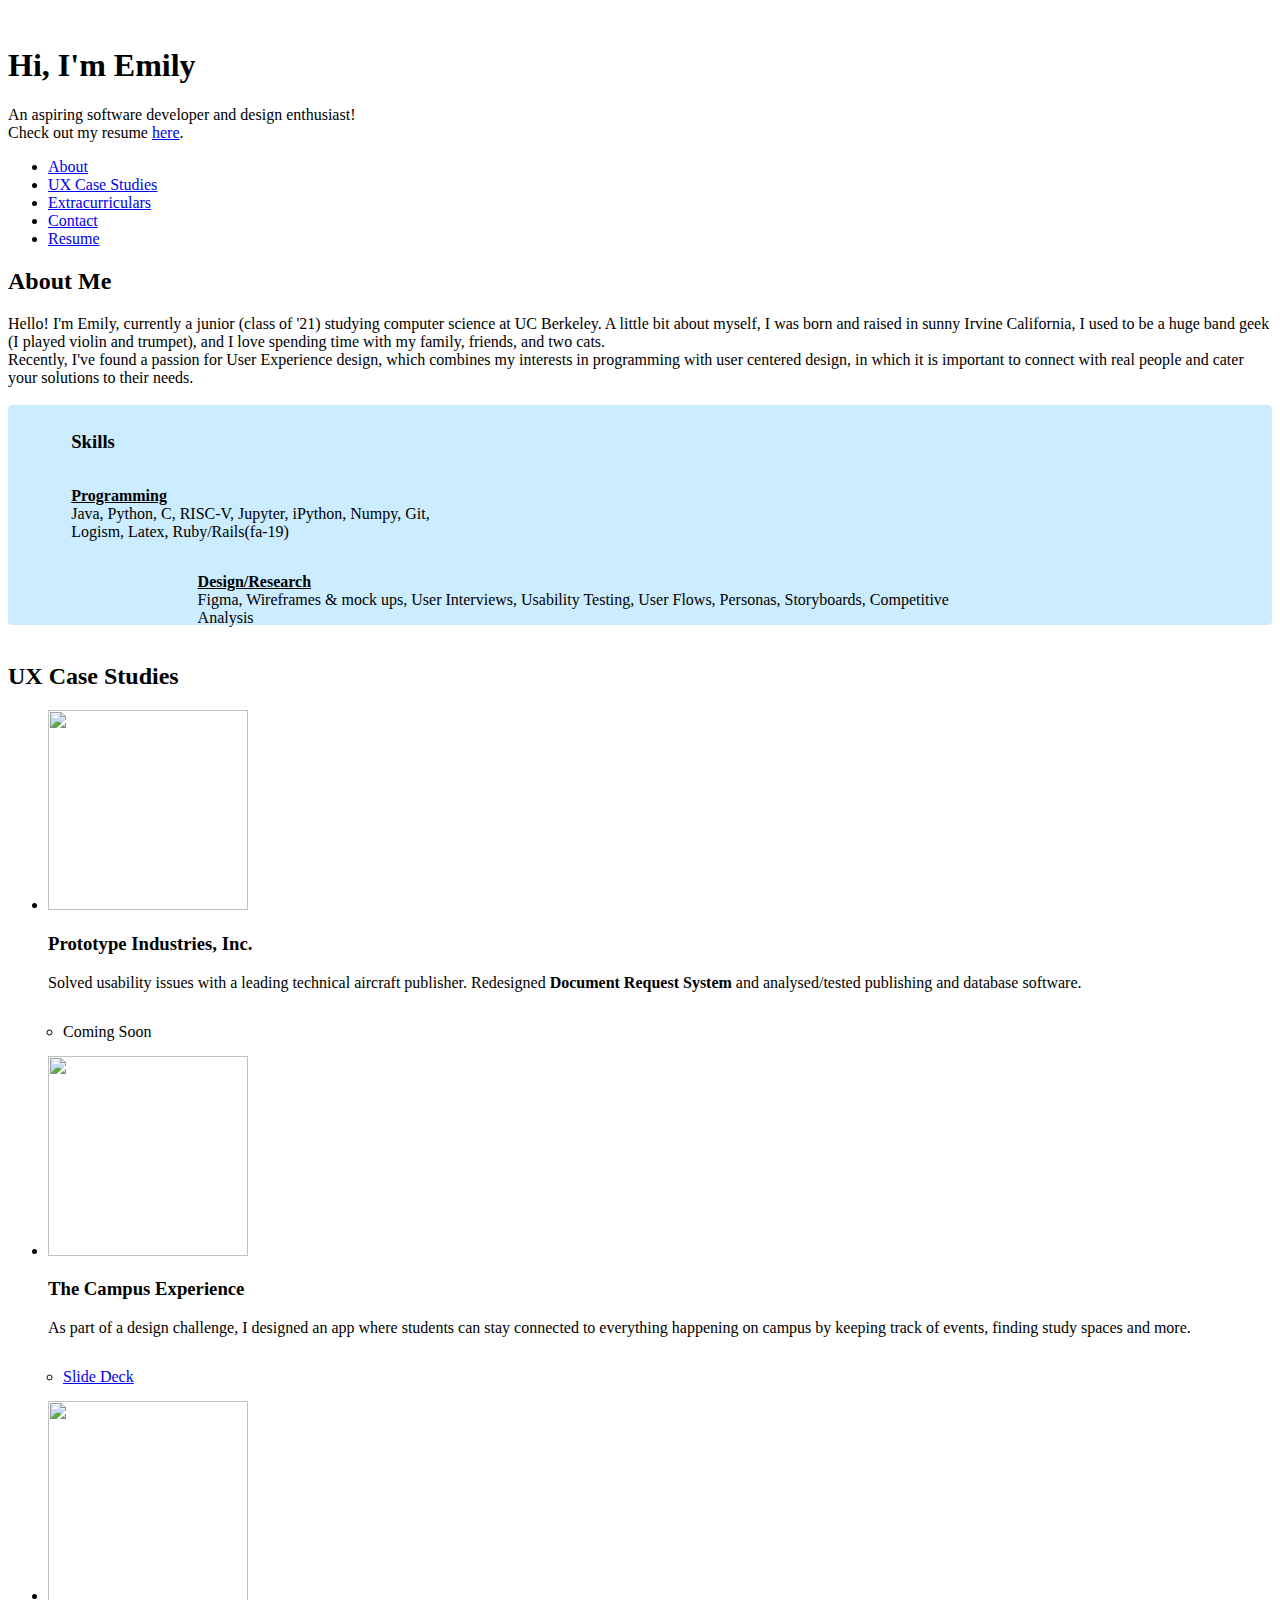
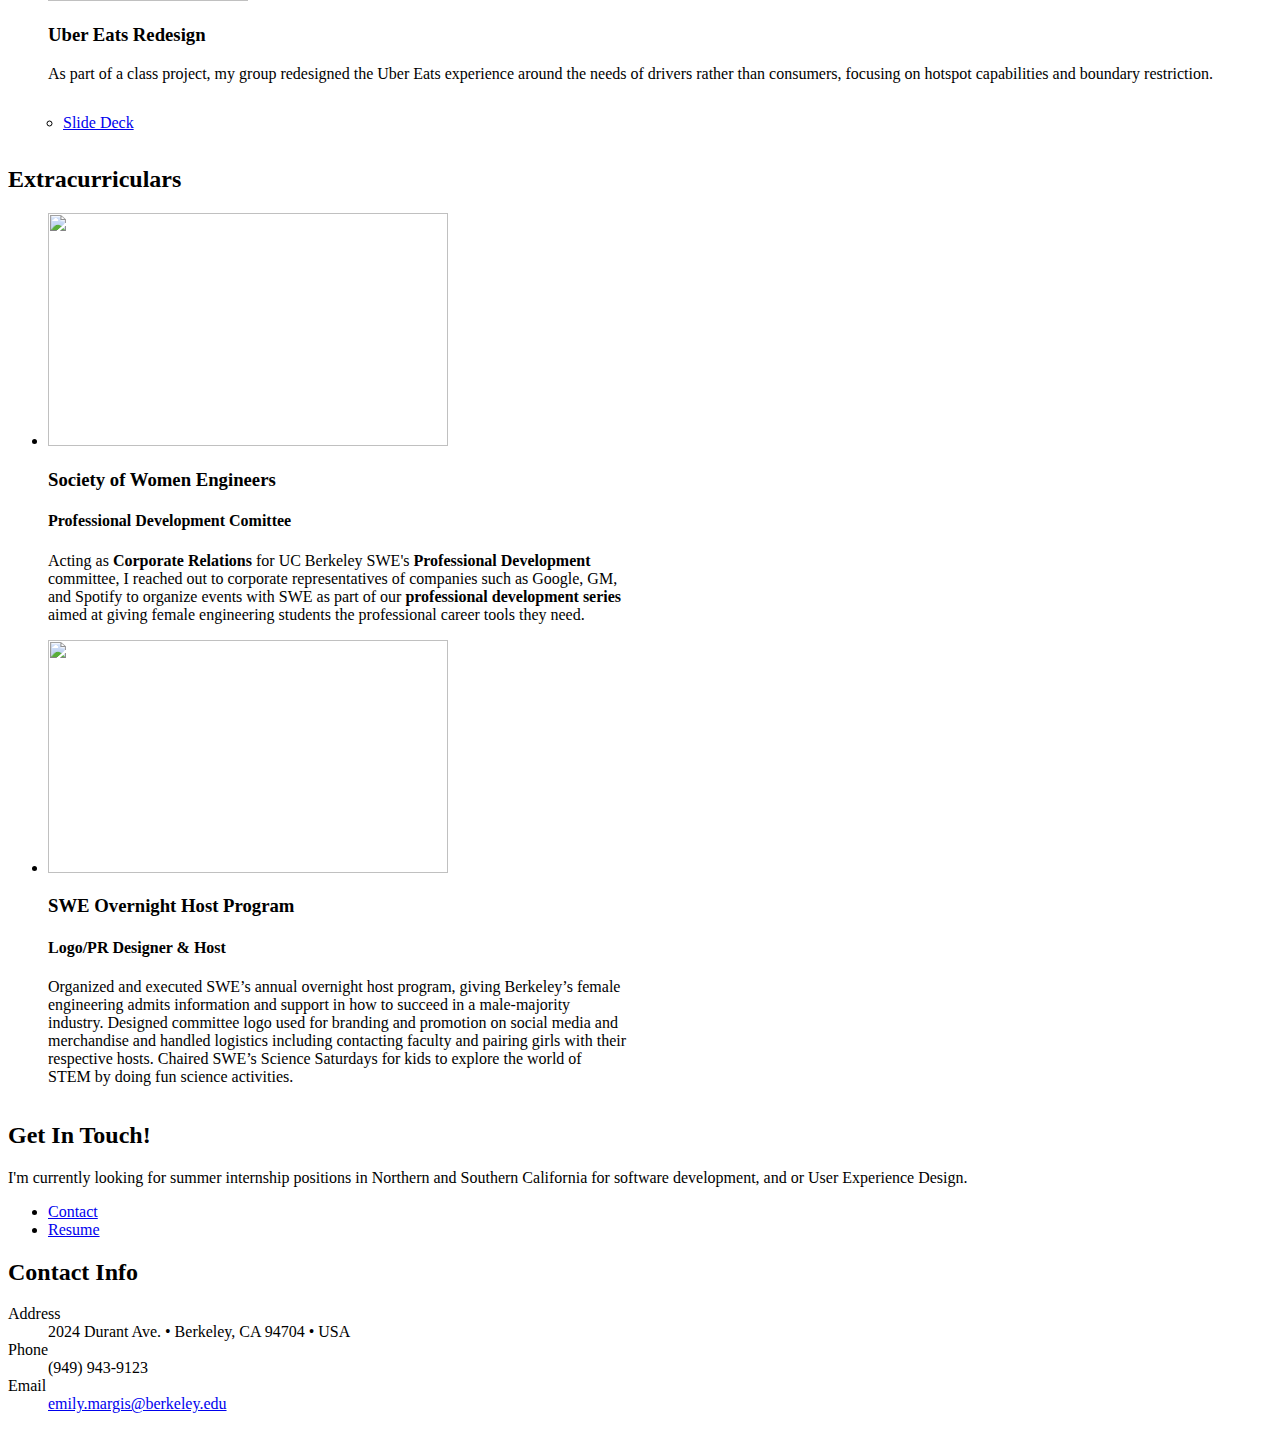
==== index.html @ 333fe3ca "Add files via upload" ====
<!DOCTYPE HTML>
<!--
	Stellar by HTML5 UP
	html5up.net | @ajlkn
	Free for personal and commercial use under the CCA 3.0 license (html5up.net/license)
-->
<html>
	<head>
		<title>My Portfolio</title>
		<meta charset="utf-8" />
		<meta name="viewport" content="width=device-width, initial-scale=1, user-scalable=no" />
		<link rel="stylesheet" href="assets/css/main.css" />
		<noscript><link rel="stylesheet" href="assets/css/noscript.css" /></noscript>
	</head>
	<body class="is-preload">

		<!-- Wrapper -->
			<div id="wrapper">

				<!-- Header -->
					<header id="header" class="alt">
						<span class="logo"><img src="images/logo.svg" alt="" /></span>
						<h1>Hi, I'm Emily</h1>
						<p>An aspiring software developer and design enthusiast!<br />
						<!-- built by <a href="https://twitter.com/ajlkn">@ajlkn</a> for -->
						 Check out my resume <a href="emily_margis_resume.pdf">here</a>.</p>
					</header>

				<!-- Nav -->
					<nav id="nav">
						<ul>
							<li><a href="#intro" class="active">About</a></li>
							<li><a href="#first">UX Case Studies</a></li>
							<li><a href="#second">Extracurriculars</a></li>
							<li><a href="#cta">Contact</a></li>
							<li><a href="emily_margis_resume.pdf">Resume</a></li>
						</ul>
					</nav>

				<!-- Main -->
					<div id="main">

						<!-- Introduction -->
							<section id="intro" class="main">
								<div class="spotlight">
									<div class="content">
										<header class="major">
											<h2>About Me</h2>
										</header>
										<p>Hello! I'm Emily, currently a junior (class of '21) studying computer science at UC Berkeley.
											A little bit about myself, I was born and raised in sunny Irvine California, I used to be a huge band geek (I played violin and trumpet), and I love spending 
											time with my family, friends, and two cats. <br />Recently, I've found a passion for User Experience design, which combines my interests
											 in programming with user centered design, in which it is important to connect with real people
											 and cater your solutions to their needs.
										</p>
										<div style="background: #CCECFF; height: 220px; border-radius: 4px">
												<h3 style=" margin-left: 5%; padding-top: 2%;">Skills</h3>
												<p style="float:left; width: 30%; margin-left: 5%;"> <u><span style="font-weight:bold">Programming</span></u> <br /> Java, Python, C, RISC-V, Jupyter, iPython, Numpy, Git, Logism, Latex, Ruby/Rails(fa-19)</p>
												<p style="float:left; width: 60%; padding-left: 15%"> <u><span style="font-weight:bold">Design/Research</span></u> <br /> Figma, Wireframes & mock ups, User Interviews, Usability Testing, User Flows, Personas, Storyboards, Competitive Analysis</p>
										</div>
									</div>
									<span class="image"><img src="images/emily_pfp.jpg" alt="" /></span>
								</div>
							</section>

						<!-- First Section -->
							<section id="first" class="main special">
								<header class="major">
									<h2>UX Case Studies</h2>
								</header>
								<ul class="features">
									<li style="align-content: center">
										<!-- <span class="icon solid major style1 fa-code"></span> -->
										<span class="spotlight" style="display: inline-block;
										padding: 0px;
										line-height: 100%;
										-moz-border-radius: 50%;
										border-radius: 50%; border: 20 px solid red"><img src="images/PTI.png" alt="" style="width:200px;height:200px;"/></span>
										<h3 style="font-weight: bold">Prototype Industries, Inc.</h3>
										<p>Solved usability issues with a leading technical aircraft publisher. Redesigned <span style="font-weight:bold">Document Request System</span> and analysed/tested publishing and database software.</p>
										<ul class="actions special", style="align-content: center; display: inline-block;
										padding: 15px">
											<li><a  class="button", style="align-content: center">Coming Soon</a></li>
										</ul>
									</li>
									<li>
											<span class="spotlight" style="display: inline-block;
											padding: 0px;
											line-height: 100%;
											-moz-border-radius: 50%;
											border-radius: 50%; border: 20 px solid red"><img src="images/BI.png" alt="" style="width:200px;height:200px;"/></span>
										<h3 style="font-weight: bold">The Campus Experience</h3>
										<p>As part of a design challenge, I designed an app where students can stay connected to everything happening on campus by keeping track of events, finding study spaces and more.</p>
										<ul class="actions special", style="align-content: center; display: inline-block;
										padding: 15px">
											<li><a href="emily_margis_BI_DesignChallenge.pdf" class="button", style="align-content: center">Slide Deck</a></li>
										</ul>
									</li>
									<li>
											<span class="spotlight" style="display: inline-block;
											padding: 0px;
											line-height: 100%;
											-moz-border-radius: 50%;
											border-radius: 50%; border: 20 px solid red"><img src="images/Ubereats.png" alt="" style="width:200px;height:200px;"/></span>
										<h3 style="font-weight: bold">Uber Eats Redesign</h3>
										<p>As part of a class project, my group redesigned the Uber Eats experience around the needs of drivers rather than consumers, focusing on hotspot capabilities and boundary restriction. </p>
										<ul class="actions special", style="align-content: center; display: inline-block;
										padding: 15px">
											<li><a href="Group4_12presentation.pdf" class="button", style="align-content: center">Slide Deck</a></li>
										</ul>
									</li>
									
								</ul>
								
							</section>

							<!-- Second Section -->
							<section id="second" class="main special">
									<header class="major">
										<h2>Extracurriculars</h2>
									</header>
									<ul class="features">
										<li style="align-content: center; width: calc(50% - 2em);">
											<!-- <span class="icon solid major style1 fa-code"></span> -->
											<span class="spotlight" style="display: inline-block;
											padding: 0px;
											line-height: 100%;
											-moz-border-radius: 50%;
											border-radius: 50%; border: 20 px solid red"><img src="images/PDC2.png" alt="" style="width:400px;height:233px;"/></span>
											<h3 style="margin-bottom: 0; font-weight: bold">Society of Women Engineers</h3>
											<h4 style="font-size: 12pt">Professional Development Comittee</h4>
											<p> Acting as <span style="font-weight:bold">Corporate Relations</span> for UC Berkeley SWE's <span style="font-weight:bold">Professional Development</span> committee, 
												I reached out to corporate representatives of companies such as Google, GM, 
												and Spotify to organize events with SWE as part of our <span style="font-weight:bold">professional development series</span>
												aimed at giving female engineering students the professional career tools they need.</p>
											
										</li>
										<li style="align-content: center; width: calc(50% - 2em);">
												<span class="spotlight" style="display: inline-block;
												padding: 0px;
												line-height: 100%;
												-moz-border-radius: 50%;
												border-radius: 50%; border: 20 px solid red"><img src="images/OHP1.png" alt="" style="width:400px;height:233px;"/></span>
											<h3 style="margin-bottom: 0; font-weight: bold">SWE Overnight Host Program</h3>
											<h4 style="font-size: 12pt">Logo/PR Designer & Host</h4>
											<p> Organized and executed SWE’s annual overnight host program, giving Berkeley’s 
												female engineering admits information and support in how to succeed in a
												 male-majority industry. Designed committee logo used for branding and 
												 promotion on social media and merchandise and handled logistics including 
												 contacting faculty and pairing girls with their respective hosts. 
												Chaired SWE’s Science Saturdays for kids to explore the world of STEM by 
												doing fun science activities.
											</p>
											
										</li>
										<!-- <li>
												<span class="spotlight" style="display: inline-block;
												padding: 0px;
												line-height: 100%;
												-moz-border-radius: 50%;
												border-radius: 50%; border: 20 px solid red"><img src="images/BI.png" alt="" style="width:200px;height:200px;"/></span>
											<h3>The Campus Experience</h3>
											<p>As part of a design challenge, I designed an app where students can stay connected to everything happening on campus by keeping track of events, finding study spaces and more.</p>
											<ul class="actions special", style="align-content: center; display: inline-block;
											padding: 15px">
												<li><a href="emily_margis_BI_DesignChallenge.pdf" class="button", style="align-content: center">Slide Deck</a></li>
											</ul> -->
										</li>
									</ul>
									
								</section>
						<!-- Second Section -->
							<!-- <section id="second" class="main special">
								<header class="major">
									<h2>Ipsum consequat</h2>
									<p>Donec imperdiet consequat consequat. Suspendisse feugiat congue<br />
									posuere. Nulla massa urna, fermentum eget quam aliquet.</p>
								</header>
								<ul class="statistics">
									<li class="style1">
										<span class="icon solid fa-code-branch"></span>
										<strong>5,120</strong> Etiam
									</li>
									<li class="style2">
										<span class="icon fa-folder-open"></span>
										<strong>8,192</strong> Magna
									</li>
									<li class="style3">
										<span class="icon solid fa-signal"></span>
										<strong>2,048</strong> Tempus
									</li>
									<li class="style4">
										<span class="icon solid fa-laptop"></span>
										<strong>4,096</strong> Aliquam
									</li>
									<li class="style5">
										<span class="icon fa-gem"></span>
										<strong>1,024</strong> Nullam
									</li>
								</ul>
								<p class="content">Nam elementum nisl et mi a commodo porttitor. Morbi sit amet nisl eu arcu faucibus hendrerit vel a risus. Nam a orci mi, elementum ac arcu sit amet, fermentum pellentesque et purus. Integer maximus varius lorem, sed convallis diam accumsan sed. Etiam porttitor placerat sapien, sed eleifend a enim pulvinar faucibus semper quis ut arcu. Ut non nisl a mollis est efficitur vestibulum. Integer eget purus nec nulla mattis et accumsan ut magna libero. Morbi auctor iaculis porttitor. Sed ut magna ac risus et hendrerit scelerisque. Praesent eleifend lacus in lectus aliquam porta. Cras eu ornare dui curabitur lacinia.</p>
								<footer class="major">
									<ul class="actions special">
										<li><a href="generic.html" class="button">Learn More</a></li>
									</ul>
								</footer>
							</section> -->

						<!-- Get Started -->
							<section id="cta" class="main special">
								<header class="major">
									<h2>Get In Touch!</h2>
									<p>I'm currently looking for summer internship positions in Northern and Southern California for software development, and or User Experience Design.</p>
								</header>
								<footer class="major">
									<ul class="actions special">
										<li class="button primary"> <a href="mailto: emily.margis@berkeley.edu">Contact</a></li>
										<li><a href="emily_margis_resume.pdf" class="button">Resume</a></li>
									</ul>
								</footer>
							</section>

					</div>

				<!-- Footer -->
					<footer id="footer">
						<!-- <section>
							<h2>Aliquam sed mauris</h2>
							<p>Sed lorem ipsum dolor sit amet et nullam consequat feugiat consequat magna adipiscing tempus etiam dolore veroeros. eget dapibus mauris. Cras aliquet, nisl ut viverra sollicitudin, ligula erat egestas velit, vitae tincidunt odio.</p>
							<ul class="actions">
								<li><a href="generic.html" class="button">Learn More</a></li>
							</ul>
						</section> -->
						<section>
							<h2>Contact Info</h2>
							<dl class="alt">
								<dt>Address</dt>
								<dd>2024 Durant Ave. &bull; Berkeley, CA 94704 &bull; USA</dd>
								<dt>Phone</dt>
								<dd>(949) 943-9123</dd>
								<dt>Email</dt>
								<dd><a href="mailto: emily.margis@berkeley.edu">emily.margis@berkeley.edu</a></dd>
							</dl>
							<!-- <ul class="icons">
								<li><a href="#" class="icon brands fa-facebook-f alt"><span class="label">Facebook</span></a></li>
								<li><a href="#" class="icon brands fa-instagram alt"><span class="label">Instagram</span></a></li>
								<li><a href="#" class="icon brands fa-github alt"><span class="label">GitHub</span></a></li>
								<li><a href="#" class="icon brands fa-dribbble alt"><span class="label">Dribbble</span></a></li>
							</ul> -->
						<!-- </section>
						<p class="copyright">&copy; Untitled. Design: <a href="https://html5up.net">HTML5 UP</a>.</p> -->
					</footer>

			</div>

		<!-- Scripts -->
			<script src="assets/js/jquery.min.js"></script>
			<script src="assets/js/jquery.scrollex.min.js"></script>
			<script src="assets/js/jquery.scrolly.min.js"></script>
			<script src="assets/js/browser.min.js"></script>
			<script src="assets/js/breakpoints.min.js"></script>
			<script src="assets/js/util.js"></script>
			<script src="assets/js/main.js"></script>

	</body>
</html>
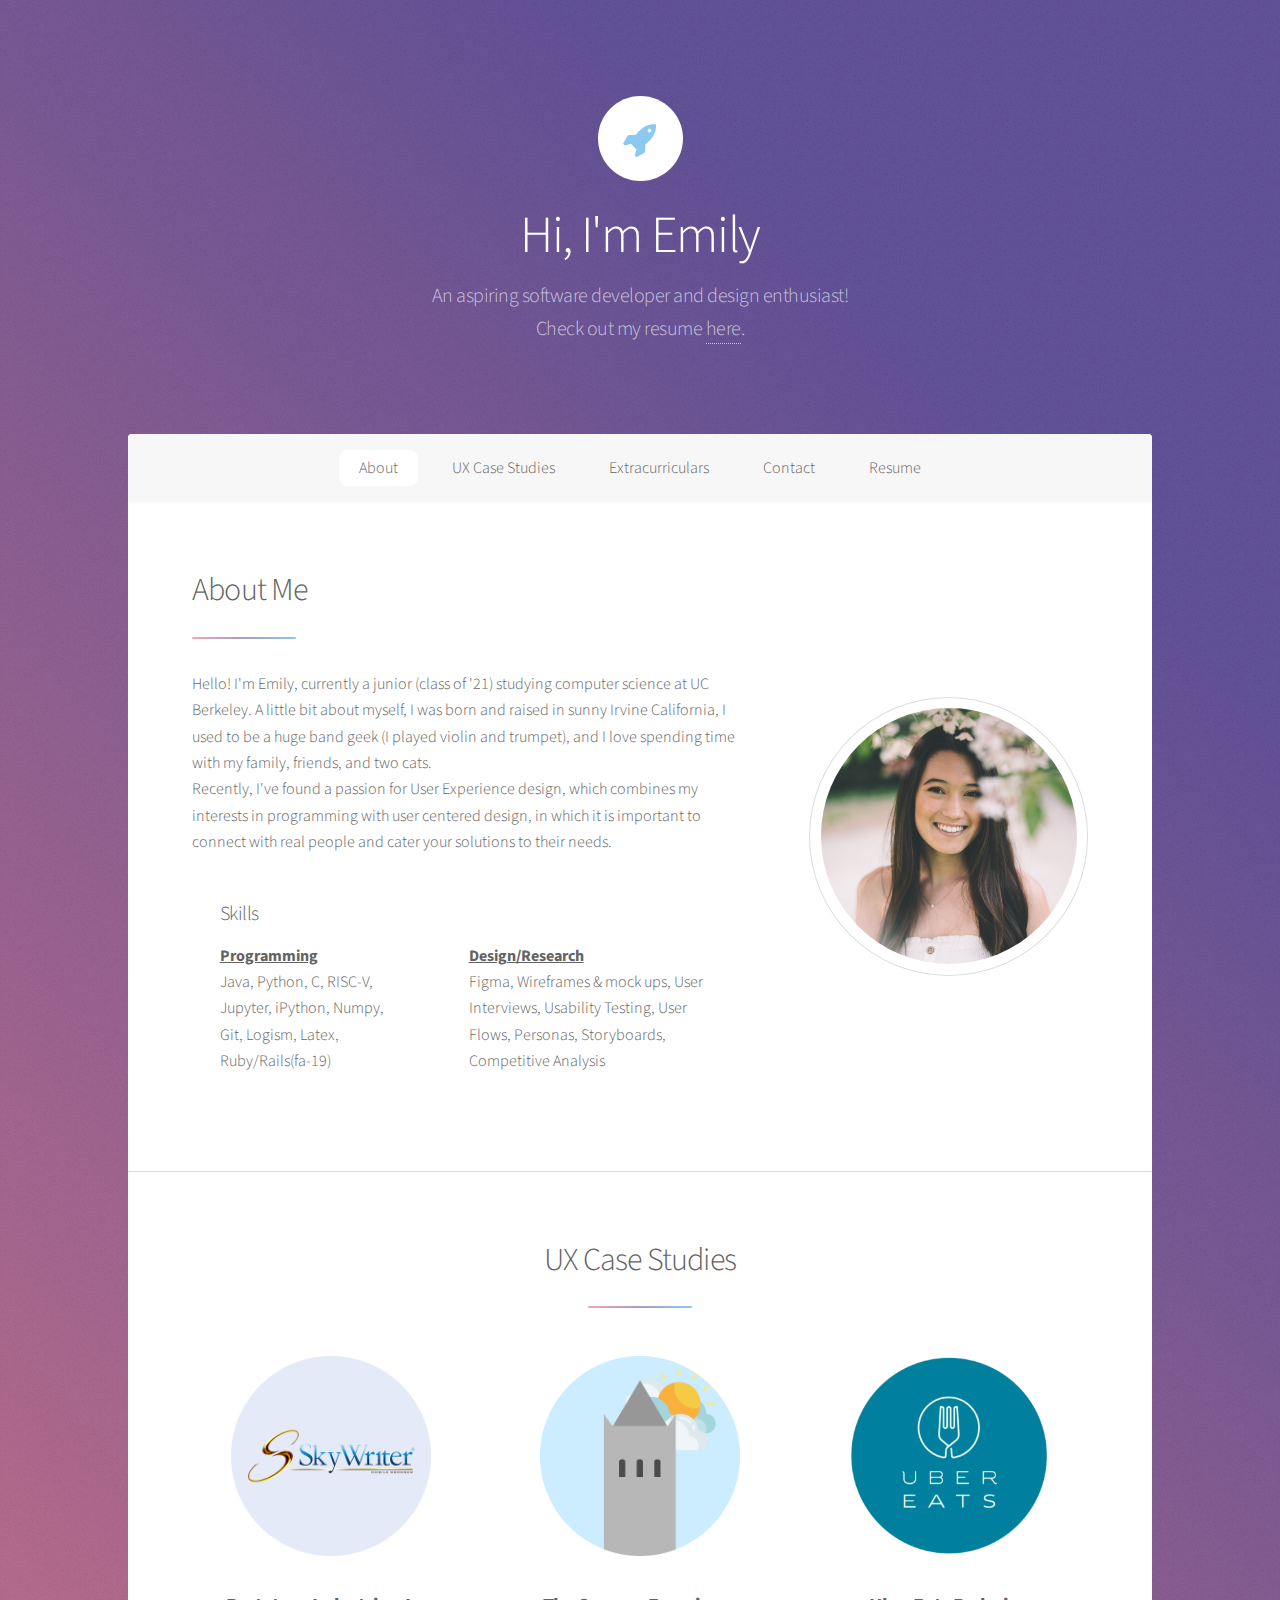
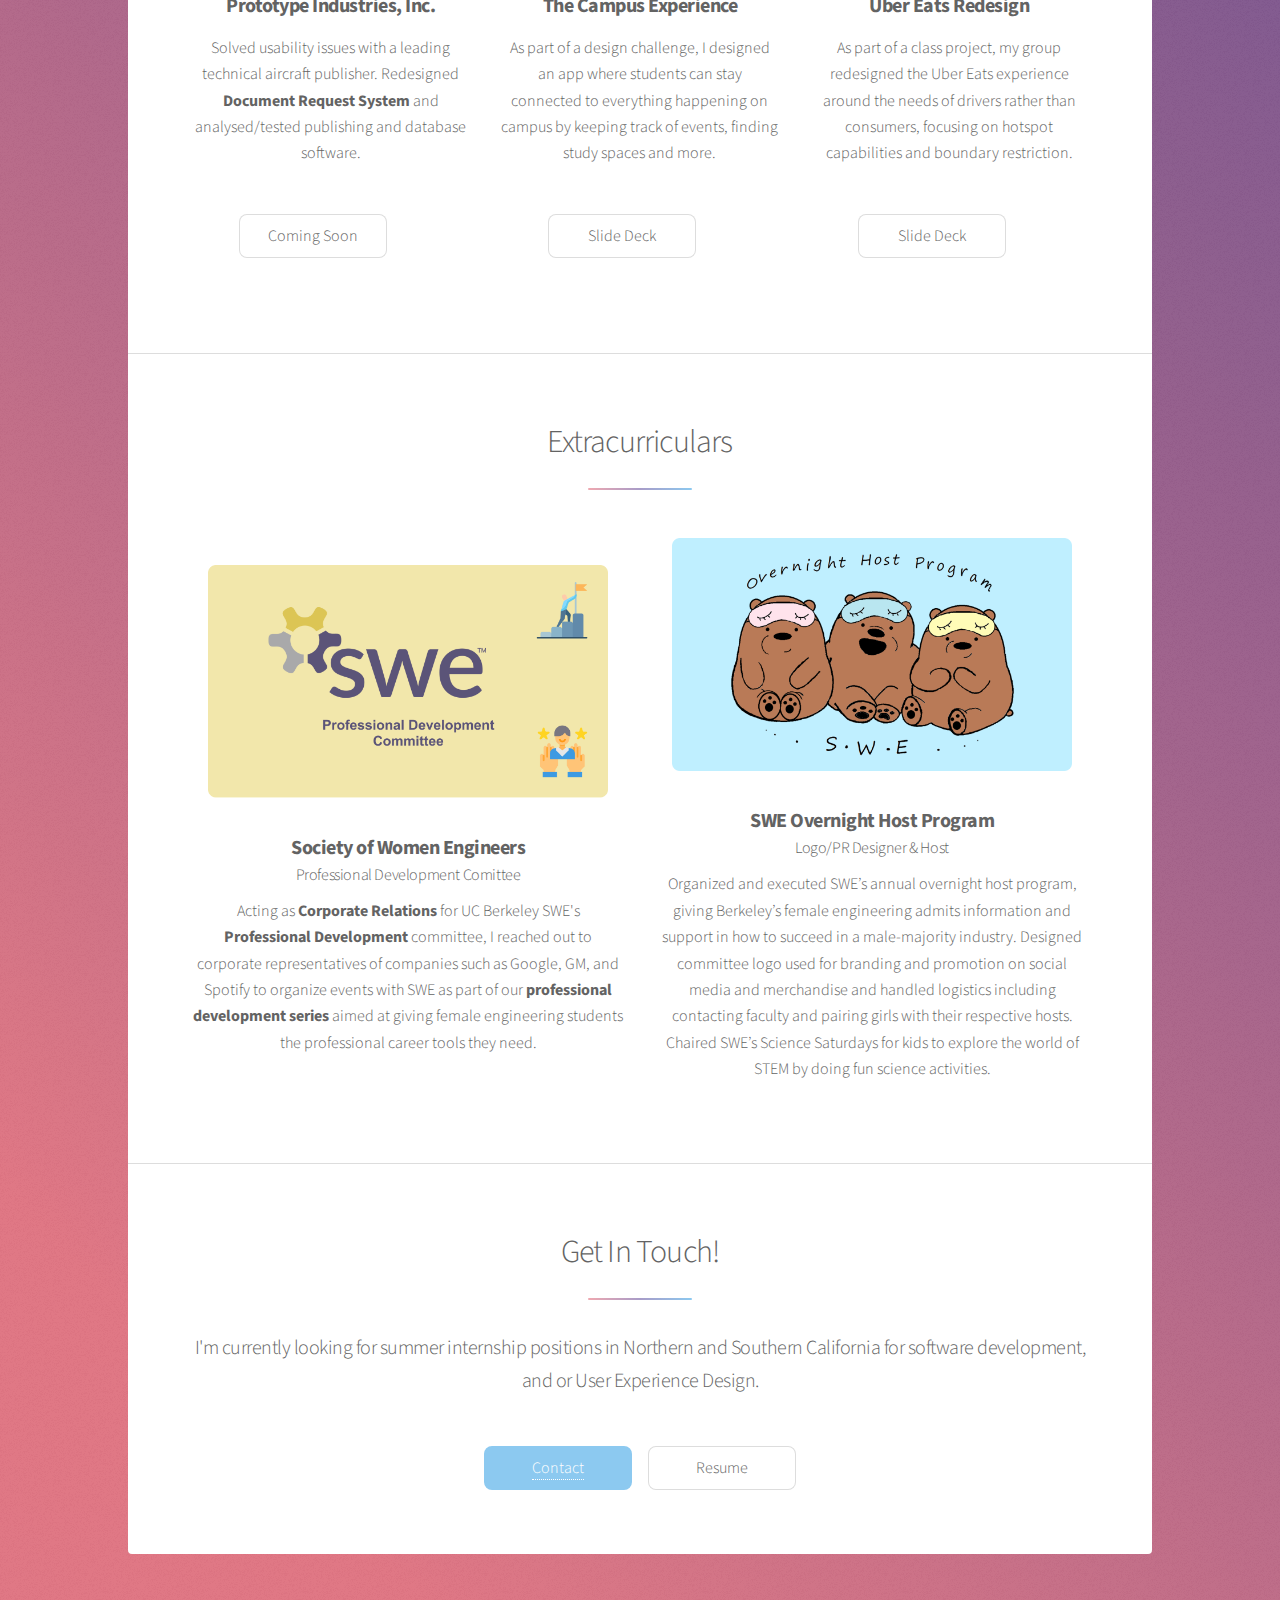
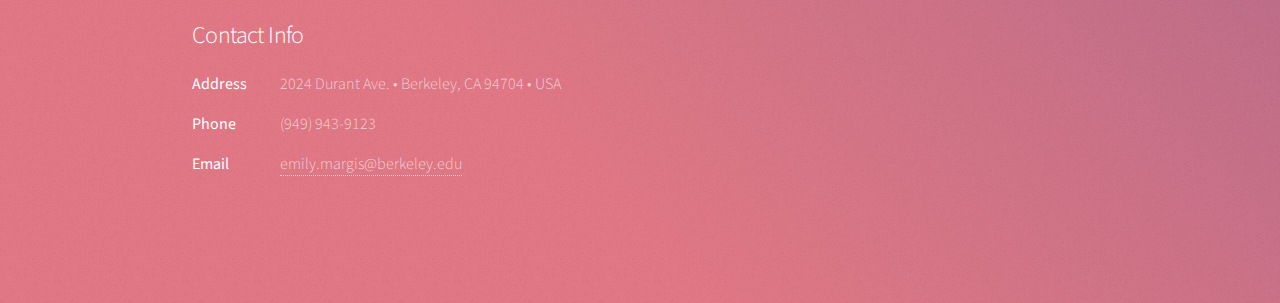
==== commit 67ddd076: "removed blue box" ====
--- a/index.html
+++ b/index.html
@@ -53,11 +53,14 @@
 											 in programming with user centered design, in which it is important to connect with real people
 											 and cater your solutions to their needs.
 										</p>
-										<div style="background: #CCECFF; height: 220px; border-radius: 4px">
+										<h3 style=" margin-left: 5%; padding-top: 2%;">Skills</h3>
+												<p style="float:left; width: 30%; margin-left: 5%;"> <u><span style="font-weight:bold">Programming</span></u> <br /> Java, Python, C, RISC-V, Jupyter, iPython, Numpy, Git, Logism, Latex, Ruby/Rails(fa-19)</p>
+												<p style="float:left; width: 60%; padding-left: 15%"> <u><span style="font-weight:bold">Design/Research</span></u> <br /> Figma, Wireframes & mock ups, User Interviews, Usability Testing, User Flows, Personas, Storyboards, Competitive Analysis</p>
+										<!-- <div style="background: #CCECFF; height: 220px; border-radius: 4px">
 												<h3 style=" margin-left: 5%; padding-top: 2%;">Skills</h3>
 												<p style="float:left; width: 30%; margin-left: 5%;"> <u><span style="font-weight:bold">Programming</span></u> <br /> Java, Python, C, RISC-V, Jupyter, iPython, Numpy, Git, Logism, Latex, Ruby/Rails(fa-19)</p>
 												<p style="float:left; width: 60%; padding-left: 15%"> <u><span style="font-weight:bold">Design/Research</span></u> <br /> Figma, Wireframes & mock ups, User Interviews, Usability Testing, User Flows, Personas, Storyboards, Competitive Analysis</p>
-										</div>
+										</div> -->
 									</div>
 									<span class="image"><img src="images/emily_pfp.jpg" alt="" /></span>
 								</div>
--- a/assets/css/main.css
+++ b/assets/css/main.css
@@ -0,0 +1,3802 @@
+@import url(fontawesome-all.min.css);
+@import 'https://fonts.googleapis.com/css?family=Source+Sans+Pro:300,400';
+
+/*
+	Stellar by HTML5 UP
+	html5up.net | @ajlkn
+	Free for personal and commercial use under the CCA 3.0 license (html5up.net/license)
+*/
+
+html, body, div, span, applet, object,
+iframe, h1, h2, h3, h4, h5, h6, p, blockquote,
+pre, a, abbr, acronym, address, big, cite,
+code, del, dfn, em, img, ins, kbd, q, s, samp,
+small, strike, strong, sub, sup, tt, var, b,
+u, i, center, dl, dt, dd, ol, ul, li, fieldset,
+form, label, legend, table, caption, tbody,
+tfoot, thead, tr, th, td, article, aside,
+canvas, details, embed, figure, figcaption,
+footer, header, hgroup, menu, nav, output, ruby,
+section, summary, time, mark, audio, video {
+	margin: 0;
+	padding: 0;
+	border: 0;
+	font-size: 100%;
+	font: inherit;
+	vertical-align: baseline;}
+
+article, aside, details, figcaption, figure,
+footer, header, hgroup, menu, nav, section {
+	display: block;}
+
+body {
+	line-height: 1;
+}
+
+ol, ul {
+	list-style: none;
+}
+
+blockquote, q {
+	quotes: none;
+}
+
+	blockquote:before, blockquote:after, q:before, q:after {
+		content: '';
+		content: none;
+	}
+
+table {
+	border-collapse: collapse;
+	border-spacing: 0;
+}
+
+body {
+	-webkit-text-size-adjust: none;
+}
+
+mark {
+	background-color: transparent;
+	color: inherit;
+}
+
+input::-moz-focus-inner {
+	border: 0;
+	padding: 0;
+}
+
+input, select, textarea {
+	-moz-appearance: none;
+	-webkit-appearance: none;
+	-ms-appearance: none;
+	appearance: none;
+}
+
+/* Card */
+	.card {
+		/* Add shadows to create the "card" effect */
+		box-shadow: 0 4px 8px 0 rgba(0,0,0,0.2);
+		width: 40%;
+		transition: 0.3s;
+	}
+	
+	/* On mouse-over, add a deeper shadow */
+	.card:hover {
+		box-shadow: 0 8px 16px 0 rgba(0,0,0,0.2);
+	}
+	
+	/* Add some padding inside the card container */
+	.container {
+		padding: 2px 16px;
+	}
+/* Basic */
+
+	@-ms-viewport {
+		width: device-width;
+	}
+
+	body {
+		-ms-overflow-style: scrollbar;
+	}
+
+	@media screen and (max-width: 480px) {
+
+		html, body {
+			min-width: 320px;
+		}
+
+	}
+
+	html {
+		box-sizing: border-box;
+	}
+
+	*, *:before, *:after {
+		box-sizing: inherit;
+	}
+
+	body {
+		background-color: #935d8c;
+		background-image: url("images/overlay.png"), -moz-linear-gradient(45deg, #e37682 15%, #5f4d93 85%);
+		background-image: url("images/overlay.png"), -webkit-linear-gradient(45deg, #e37682 15%, #5f4d93 85%);
+		background-image: url("images/overlay.png"), -ms-linear-gradient(45deg, #e37682 15%, #5f4d93 85%);
+		background-image: url("images/overlay.png"), linear-gradient(45deg, #e37682 15%, #5f4d93 85%);
+	}
+
+		body.is-preload *, body.is-preload *:before, body.is-preload *:after {
+			-moz-animation: none !important;
+			-webkit-animation: none !important;
+			-ms-animation: none !important;
+			animation: none !important;
+			-moz-transition: none !important;
+			-webkit-transition: none !important;
+			-ms-transition: none !important;
+			transition: none !important;
+		}
+
+/* Type */
+
+	body {
+		background-color: #935d8c;
+		color: rgba(255, 255, 255, 0.65);
+	}
+
+	body, input, select, textarea {
+		font-family: "Source Sans Pro", Helvetica, sans-serif;
+		font-size: 17pt;
+		font-weight: 300;
+		line-height: 1.65;
+	}
+
+		@media screen and (max-width: 1680px) {
+
+			body, input, select, textarea {
+				font-size: 14pt;
+			}
+
+		}
+
+		@media screen and (max-width: 1280px) {
+
+			body, input, select, textarea {
+				font-size: 12pt;
+			}
+
+		}
+
+		@media screen and (max-width: 360px) {
+
+			body, input, select, textarea {
+				font-size: 11pt;
+			}
+
+		}
+
+	a {
+		-moz-transition: color 0.2s ease, border-bottom 0.2s ease;
+		-webkit-transition: color 0.2s ease, border-bottom 0.2s ease;
+		-ms-transition: color 0.2s ease, border-bottom 0.2s ease;
+		transition: color 0.2s ease, border-bottom 0.2s ease;
+		text-decoration: none;
+		border-bottom: dotted 1px;
+		color: inherit;
+	}
+
+		a:hover {
+			border-bottom-color: transparent;
+		}
+
+	strong, b {
+		font-weight: 400;
+	}
+
+	em, i {
+		font-style: italic;
+	}
+
+	p {
+		margin: 0 0 2em 0;
+	}
+
+		p.content {
+			-moz-columns: 20em 2;
+			-webkit-columns: 20em 2;
+			-ms-columns: 20em 2;
+			columns: 20em 2;
+			-moz-column-gap: 2em;
+			-webkit-column-gap: 2em;
+			-ms-column-gap: 2em;
+			column-gap: 2em;
+			text-align: justify;
+		}
+
+	h1, h2, h3, h4, h5, h6 {
+		font-weight: 300;
+		line-height: 1.5;
+		margin: 0 0 0.7em 0;
+		letter-spacing: -0.025em;
+	}
+
+		h1 a, h2 a, h3 a, h4 a, h5 a, h6 a {
+			color: inherit;
+			text-decoration: none;
+		}
+
+	h1 {
+		font-size: 2.5em;
+		line-height: 1.2;
+	}
+
+	h2 {
+		font-size: 1.5em;
+	}
+
+	h3 {
+		font-size: 1.25em;
+	}
+
+	h4 {
+		font-size: 1.1em;
+	}
+
+	h5 {
+		font-size: 0.9em;
+	}
+
+	h6 {
+		font-size: 0.7em;
+	}
+
+	@media screen and (max-width: 736px) {
+
+		h1 {
+			font-size: 2em;
+		}
+
+	}
+
+	sub {
+		font-size: 0.8em;
+		position: relative;
+		top: 0.5em;
+	}
+
+	sup {
+		font-size: 0.8em;
+		position: relative;
+		top: -0.5em;
+	}
+
+	blockquote {
+		border-left: solid 4px;
+		font-style: italic;
+		margin: 0 0 2em 0;
+		padding: 0.5em 0 0.5em 2em;
+	}
+
+	code {
+		border-radius: 8px;
+		border: solid 1px;
+		font-family: "Courier New", monospace;
+		font-size: 0.9em;
+		margin: 0 0.25em;
+		padding: 0.25em 0.65em;
+	}
+
+	pre {
+		-webkit-overflow-scrolling: touch;
+		font-family: "Courier New", monospace;
+		font-size: 0.9em;
+		margin: 0 0 2em 0;
+	}
+
+		pre code {
+			display: block;
+			line-height: 1.75;
+			padding: 1em 1.5em;
+			overflow-x: auto;
+		}
+
+	hr {
+		border: 0;
+		border-bottom: solid 1px;
+		margin: 2em 0;
+	}
+
+		hr.major {
+			margin: 3em 0;
+		}
+
+	.align-left {
+		text-align: left;
+	}
+
+	.align-center {
+		text-align: center;
+	}
+
+	.align-right {
+		text-align: right;
+	}
+
+	input, select, textarea {
+		color: #ffffff;
+	}
+
+	a:hover {
+		color: #ffffff;
+	}
+
+	strong, b {
+		color: #ffffff;
+	}
+
+	h1, h2, h3, h4, h5, h6 {
+		color: #ffffff;
+	}
+
+	blockquote {
+		border-left-color: rgba(255, 255, 255, 0.35);
+	}
+
+	code {
+		background: rgba(255, 255, 255, 0.075);
+		border-color: rgba(255, 255, 255, 0.35);
+	}
+
+	hr {
+		border-bottom-color: rgba(255, 255, 255, 0.35);
+	}
+
+/* Row */
+
+	.row {
+		display: flex;
+		flex-wrap: wrap;
+		box-sizing: border-box;
+		align-items: stretch;
+	}
+
+		.row > * {
+			box-sizing: border-box;
+		}
+
+		.row.gtr-uniform > * > :last-child {
+			margin-bottom: 0;
+		}
+
+		.row.aln-left {
+			justify-content: flex-start;
+		}
+
+		.row.aln-center {
+			justify-content: center;
+		}
+
+		.row.aln-right {
+			justify-content: flex-end;
+		}
+
+		.row.aln-top {
+			align-items: flex-start;
+		}
+
+		.row.aln-middle {
+			align-items: center;
+		}
+
+		.row.aln-bottom {
+			align-items: flex-end;
+		}
+
+		.row > .imp {
+			order: -1;
+		}
+
+		.row > .col-1 {
+			width: 8.33333%;
+		}
+
+		.row > .off-1 {
+			margin-left: 8.33333%;
+		}
+
+		.row > .col-2 {
+			width: 16.66667%;
+		}
+
+		.row > .off-2 {
+			margin-left: 16.66667%;
+		}
+
+		.row > .col-3 {
+			width: 25%;
+		}
+
+		.row > .off-3 {
+			margin-left: 25%;
+		}
+
+		.row > .col-4 {
+			width: 33.33333%;
+		}
+
+		.row > .off-4 {
+			margin-left: 33.33333%;
+		}
+
+		.row > .col-5 {
+			width: 41.66667%;
+		}
+
+		.row > .off-5 {
+			margin-left: 41.66667%;
+		}
+
+		.row > .col-6 {
+			width: 50%;
+		}
+
+		.row > .off-6 {
+			margin-left: 50%;
+		}
+
+		.row > .col-7 {
+			width: 58.33333%;
+		}
+
+		.row > .off-7 {
+			margin-left: 58.33333%;
+		}
+
+		.row > .col-8 {
+			width: 66.66667%;
+		}
+
+		.row > .off-8 {
+			margin-left: 66.66667%;
+		}
+
+		.row > .col-9 {
+			width: 75%;
+		}
+
+		.row > .off-9 {
+			margin-left: 75%;
+		}
+
+		.row > .col-10 {
+			width: 83.33333%;
+		}
+
+		.row > .off-10 {
+			margin-left: 83.33333%;
+		}
+
+		.row > .col-11 {
+			width: 91.66667%;
+		}
+
+		.row > .off-11 {
+			margin-left: 91.66667%;
+		}
+
+		.row > .col-12 {
+			width: 100%;
+		}
+
+		.row > .off-12 {
+			margin-left: 100%;
+		}
+
+		.row.gtr-0 {
+			margin-top: 0;
+			margin-left: 0em;
+		}
+
+			.row.gtr-0 > * {
+				padding: 0 0 0 0em;
+			}
+
+			.row.gtr-0.gtr-uniform {
+				margin-top: 0em;
+			}
+
+				.row.gtr-0.gtr-uniform > * {
+					padding-top: 0em;
+				}
+
+		.row.gtr-25 {
+			margin-top: 0;
+			margin-left: -0.375em;
+		}
+
+			.row.gtr-25 > * {
+				padding: 0 0 0 0.375em;
+			}
+
+			.row.gtr-25.gtr-uniform {
+				margin-top: -0.375em;
+			}
+
+				.row.gtr-25.gtr-uniform > * {
+					padding-top: 0.375em;
+				}
+
+		.row.gtr-50 {
+			margin-top: 0;
+			margin-left: -0.75em;
+		}
+
+			.row.gtr-50 > * {
+				padding: 0 0 0 0.75em;
+			}
+
+			.row.gtr-50.gtr-uniform {
+				margin-top: -0.75em;
+			}
+
+				.row.gtr-50.gtr-uniform > * {
+					padding-top: 0.75em;
+				}
+
+		.row {
+			margin-top: 0;
+			margin-left: -1.5em;
+		}
+
+			.row > * {
+				padding: 0 0 0 1.5em;
+			}
+
+			.row.gtr-uniform {
+				margin-top: -1.5em;
+			}
+
+				.row.gtr-uniform > * {
+					padding-top: 1.5em;
+				}
+
+		.row.gtr-150 {
+			margin-top: 0;
+			margin-left: -2.25em;
+		}
+
+			.row.gtr-150 > * {
+				padding: 0 0 0 2.25em;
+			}
+
+			.row.gtr-150.gtr-uniform {
+				margin-top: -2.25em;
+			}
+
+				.row.gtr-150.gtr-uniform > * {
+					padding-top: 2.25em;
+				}
+
+		.row.gtr-200 {
+			margin-top: 0;
+			margin-left: -3em;
+		}
+
+			.row.gtr-200 > * {
+				padding: 0 0 0 3em;
+			}
+
+			.row.gtr-200.gtr-uniform {
+				margin-top: -3em;
+			}
+
+				.row.gtr-200.gtr-uniform > * {
+					padding-top: 3em;
+				}
+
+		@media screen and (max-width: 1680px) {
+
+			.row {
+				display: flex;
+				flex-wrap: wrap;
+				box-sizing: border-box;
+				align-items: stretch;
+			}
+
+				.row > * {
+					box-sizing: border-box;
+				}
+
+				.row.gtr-uniform > * > :last-child {
+					margin-bottom: 0;
+				}
+
+				.row.aln-left {
+					justify-content: flex-start;
+				}
+
+				.row.aln-center {
+					justify-content: center;
+				}
+
+				.row.aln-right {
+					justify-content: flex-end;
+				}
+
+				.row.aln-top {
+					align-items: flex-start;
+				}
+
+				.row.aln-middle {
+					align-items: center;
+				}
+
+				.row.aln-bottom {
+					align-items: flex-end;
+				}
+
+				.row > .imp-xlarge {
+					order: -1;
+				}
+
+				.row > .col-1-xlarge {
+					width: 8.33333%;
+				}
+
+				.row > .off-1-xlarge {
+					margin-left: 8.33333%;
+				}
+
+				.row > .col-2-xlarge {
+					width: 16.66667%;
+				}
+
+				.row > .off-2-xlarge {
+					margin-left: 16.66667%;
+				}
+
+				.row > .col-3-xlarge {
+					width: 25%;
+				}
+
+				.row > .off-3-xlarge {
+					margin-left: 25%;
+				}
+
+				.row > .col-4-xlarge {
+					width: 33.33333%;
+				}
+
+				.row > .off-4-xlarge {
+					margin-left: 33.33333%;
+				}
+
+				.row > .col-5-xlarge {
+					width: 41.66667%;
+				}
+
+				.row > .off-5-xlarge {
+					margin-left: 41.66667%;
+				}
+
+				.row > .col-6-xlarge {
+					width: 50%;
+				}
+
+				.row > .off-6-xlarge {
+					margin-left: 50%;
+				}
+
+				.row > .col-7-xlarge {
+					width: 58.33333%;
+				}
+
+				.row > .off-7-xlarge {
+					margin-left: 58.33333%;
+				}
+
+				.row > .col-8-xlarge {
+					width: 66.66667%;
+				}
+
+				.row > .off-8-xlarge {
+					margin-left: 66.66667%;
+				}
+
+				.row > .col-9-xlarge {
+					width: 75%;
+				}
+
+				.row > .off-9-xlarge {
+					margin-left: 75%;
+				}
+
+				.row > .col-10-xlarge {
+					width: 83.33333%;
+				}
+
+				.row > .off-10-xlarge {
+					margin-left: 83.33333%;
+				}
+
+				.row > .col-11-xlarge {
+					width: 91.66667%;
+				}
+
+				.row > .off-11-xlarge {
+					margin-left: 91.66667%;
+				}
+
+				.row > .col-12-xlarge {
+					width: 100%;
+				}
+
+				.row > .off-12-xlarge {
+					margin-left: 100%;
+				}
+
+				.row.gtr-0 {
+					margin-top: 0;
+					margin-left: 0em;
+				}
+
+					.row.gtr-0 > * {
+						padding: 0 0 0 0em;
+					}
+
+					.row.gtr-0.gtr-uniform {
+						margin-top: 0em;
+					}
+
+						.row.gtr-0.gtr-uniform > * {
+							padding-top: 0em;
+						}
+
+				.row.gtr-25 {
+					margin-top: 0;
+					margin-left: -0.375em;
+				}
+
+					.row.gtr-25 > * {
+						padding: 0 0 0 0.375em;
+					}
+
+					.row.gtr-25.gtr-uniform {
+						margin-top: -0.375em;
+					}
+
+						.row.gtr-25.gtr-uniform > * {
+							padding-top: 0.375em;
+						}
+
+				.row.gtr-50 {
+					margin-top: 0;
+					margin-left: -0.75em;
+				}
+
+					.row.gtr-50 > * {
+						padding: 0 0 0 0.75em;
+					}
+
+					.row.gtr-50.gtr-uniform {
+						margin-top: -0.75em;
+					}
+
+						.row.gtr-50.gtr-uniform > * {
+							padding-top: 0.75em;
+						}
+
+				.row {
+					margin-top: 0;
+					margin-left: -1.5em;
+				}
+
+					.row > * {
+						padding: 0 0 0 1.5em;
+					}
+
+					.row.gtr-uniform {
+						margin-top: -1.5em;
+					}
+
+						.row.gtr-uniform > * {
+							padding-top: 1.5em;
+						}
+
+				.row.gtr-150 {
+					margin-top: 0;
+					margin-left: -2.25em;
+				}
+
+					.row.gtr-150 > * {
+						padding: 0 0 0 2.25em;
+					}
+
+					.row.gtr-150.gtr-uniform {
+						margin-top: -2.25em;
+					}
+
+						.row.gtr-150.gtr-uniform > * {
+							padding-top: 2.25em;
+						}
+
+				.row.gtr-200 {
+					margin-top: 0;
+					margin-left: -3em;
+				}
+
+					.row.gtr-200 > * {
+						padding: 0 0 0 3em;
+					}
+
+					.row.gtr-200.gtr-uniform {
+						margin-top: -3em;
+					}
+
+						.row.gtr-200.gtr-uniform > * {
+							padding-top: 3em;
+						}
+
+		}
+
+		@media screen and (max-width: 1280px) {
+
+			.row {
+				display: flex;
+				flex-wrap: wrap;
+				box-sizing: border-box;
+				align-items: stretch;
+			}
+
+				.row > * {
+					box-sizing: border-box;
+				}
+
+				.row.gtr-uniform > * > :last-child {
+					margin-bottom: 0;
+				}
+
+				.row.aln-left {
+					justify-content: flex-start;
+				}
+
+				.row.aln-center {
+					justify-content: center;
+				}
+
+				.row.aln-right {
+					justify-content: flex-end;
+				}
+
+				.row.aln-top {
+					align-items: flex-start;
+				}
+
+				.row.aln-middle {
+					align-items: center;
+				}
+
+				.row.aln-bottom {
+					align-items: flex-end;
+				}
+
+				.row > .imp-large {
+					order: -1;
+				}
+
+				.row > .col-1-large {
+					width: 8.33333%;
+				}
+
+				.row > .off-1-large {
+					margin-left: 8.33333%;
+				}
+
+				.row > .col-2-large {
+					width: 16.66667%;
+				}
+
+				.row > .off-2-large {
+					margin-left: 16.66667%;
+				}
+
+				.row > .col-3-large {
+					width: 25%;
+				}
+
+				.row > .off-3-large {
+					margin-left: 25%;
+				}
+
+				.row > .col-4-large {
+					width: 33.33333%;
+				}
+
+				.row > .off-4-large {
+					margin-left: 33.33333%;
+				}
+
+				.row > .col-5-large {
+					width: 41.66667%;
+				}
+
+				.row > .off-5-large {
+					margin-left: 41.66667%;
+				}
+
+				.row > .col-6-large {
+					width: 50%;
+				}
+
+				.row > .off-6-large {
+					margin-left: 50%;
+				}
+
+				.row > .col-7-large {
+					width: 58.33333%;
+				}
+
+				.row > .off-7-large {
+					margin-left: 58.33333%;
+				}
+
+				.row > .col-8-large {
+					width: 66.66667%;
+				}
+
+				.row > .off-8-large {
+					margin-left: 66.66667%;
+				}
+
+				.row > .col-9-large {
+					width: 75%;
+				}
+
+				.row > .off-9-large {
+					margin-left: 75%;
+				}
+
+				.row > .col-10-large {
+					width: 83.33333%;
+				}
+
+				.row > .off-10-large {
+					margin-left: 83.33333%;
+				}
+
+				.row > .col-11-large {
+					width: 91.66667%;
+				}
+
+				.row > .off-11-large {
+					margin-left: 91.66667%;
+				}
+
+				.row > .col-12-large {
+					width: 100%;
+				}
+
+				.row > .off-12-large {
+					margin-left: 100%;
+				}
+
+				.row.gtr-0 {
+					margin-top: 0;
+					margin-left: 0em;
+				}
+
+					.row.gtr-0 > * {
+						padding: 0 0 0 0em;
+					}
+
+					.row.gtr-0.gtr-uniform {
+						margin-top: 0em;
+					}
+
+						.row.gtr-0.gtr-uniform > * {
+							padding-top: 0em;
+						}
+
+				.row.gtr-25 {
+					margin-top: 0;
+					margin-left: -0.375em;
+				}
+
+					.row.gtr-25 > * {
+						padding: 0 0 0 0.375em;
+					}
+
+					.row.gtr-25.gtr-uniform {
+						margin-top: -0.375em;
+					}
+
+						.row.gtr-25.gtr-uniform > * {
+							padding-top: 0.375em;
+						}
+
+				.row.gtr-50 {
+					margin-top: 0;
+					margin-left: -0.75em;
+				}
+
+					.row.gtr-50 > * {
+						padding: 0 0 0 0.75em;
+					}
+
+					.row.gtr-50.gtr-uniform {
+						margin-top: -0.75em;
+					}
+
+						.row.gtr-50.gtr-uniform > * {
+							padding-top: 0.75em;
+						}
+
+				.row {
+					margin-top: 0;
+					margin-left: -1.5em;
+				}
+
+					.row > * {
+						padding: 0 0 0 1.5em;
+					}
+
+					.row.gtr-uniform {
+						margin-top: -1.5em;
+					}
+
+						.row.gtr-uniform > * {
+							padding-top: 1.5em;
+						}
+
+				.row.gtr-150 {
+					margin-top: 0;
+					margin-left: -2.25em;
+				}
+
+					.row.gtr-150 > * {
+						padding: 0 0 0 2.25em;
+					}
+
+					.row.gtr-150.gtr-uniform {
+						margin-top: -2.25em;
+					}
+
+						.row.gtr-150.gtr-uniform > * {
+							padding-top: 2.25em;
+						}
+
+				.row.gtr-200 {
+					margin-top: 0;
+					margin-left: -3em;
+				}
+
+					.row.gtr-200 > * {
+						padding: 0 0 0 3em;
+					}
+
+					.row.gtr-200.gtr-uniform {
+						margin-top: -3em;
+					}
+
+						.row.gtr-200.gtr-uniform > * {
+							padding-top: 3em;
+						}
+
+		}
+
+		@media screen and (max-width: 980px) {
+
+			.row {
+				display: flex;
+				flex-wrap: wrap;
+				box-sizing: border-box;
+				align-items: stretch;
+			}
+
+				.row > * {
+					box-sizing: border-box;
+				}
+
+				.row.gtr-uniform > * > :last-child {
+					margin-bottom: 0;
+				}
+
+				.row.aln-left {
+					justify-content: flex-start;
+				}
+
+				.row.aln-center {
+					justify-content: center;
+				}
+
+				.row.aln-right {
+					justify-content: flex-end;
+				}
+
+				.row.aln-top {
+					align-items: flex-start;
+				}
+
+				.row.aln-middle {
+					align-items: center;
+				}
+
+				.row.aln-bottom {
+					align-items: flex-end;
+				}
+
+				.row > .imp-medium {
+					order: -1;
+				}
+
+				.row > .col-1-medium {
+					width: 8.33333%;
+				}
+
+				.row > .off-1-medium {
+					margin-left: 8.33333%;
+				}
+
+				.row > .col-2-medium {
+					width: 16.66667%;
+				}
+
+				.row > .off-2-medium {
+					margin-left: 16.66667%;
+				}
+
+				.row > .col-3-medium {
+					width: 25%;
+				}
+
+				.row > .off-3-medium {
+					margin-left: 25%;
+				}
+
+				.row > .col-4-medium {
+					width: 33.33333%;
+				}
+
+				.row > .off-4-medium {
+					margin-left: 33.33333%;
+				}
+
+				.row > .col-5-medium {
+					width: 41.66667%;
+				}
+
+				.row > .off-5-medium {
+					margin-left: 41.66667%;
+				}
+
+				.row > .col-6-medium {
+					width: 50%;
+				}
+
+				.row > .off-6-medium {
+					margin-left: 50%;
+				}
+
+				.row > .col-7-medium {
+					width: 58.33333%;
+				}
+
+				.row > .off-7-medium {
+					margin-left: 58.33333%;
+				}
+
+				.row > .col-8-medium {
+					width: 66.66667%;
+				}
+
+				.row > .off-8-medium {
+					margin-left: 66.66667%;
+				}
+
+				.row > .col-9-medium {
+					width: 75%;
+				}
+
+				.row > .off-9-medium {
+					margin-left: 75%;
+				}
+
+				.row > .col-10-medium {
+					width: 83.33333%;
+				}
+
+				.row > .off-10-medium {
+					margin-left: 83.33333%;
+				}
+
+				.row > .col-11-medium {
+					width: 91.66667%;
+				}
+
+				.row > .off-11-medium {
+					margin-left: 91.66667%;
+				}
+
+				.row > .col-12-medium {
+					width: 100%;
+				}
+
+				.row > .off-12-medium {
+					margin-left: 100%;
+				}
+
+				.row.gtr-0 {
+					margin-top: 0;
+					margin-left: 0em;
+				}
+
+					.row.gtr-0 > * {
+						padding: 0 0 0 0em;
+					}
+
+					.row.gtr-0.gtr-uniform {
+						margin-top: 0em;
+					}
+
+						.row.gtr-0.gtr-uniform > * {
+							padding-top: 0em;
+						}
+
+				.row.gtr-25 {
+					margin-top: 0;
+					margin-left: -0.375em;
+				}
+
+					.row.gtr-25 > * {
+						padding: 0 0 0 0.375em;
+					}
+
+					.row.gtr-25.gtr-uniform {
+						margin-top: -0.375em;
+					}
+
+						.row.gtr-25.gtr-uniform > * {
+							padding-top: 0.375em;
+						}
+
+				.row.gtr-50 {
+					margin-top: 0;
+					margin-left: -0.75em;
+				}
+
+					.row.gtr-50 > * {
+						padding: 0 0 0 0.75em;
+					}
+
+					.row.gtr-50.gtr-uniform {
+						margin-top: -0.75em;
+					}
+
+						.row.gtr-50.gtr-uniform > * {
+							padding-top: 0.75em;
+						}
+
+				.row {
+					margin-top: 0;
+					margin-left: -1.5em;
+				}
+
+					.row > * {
+						padding: 0 0 0 1.5em;
+					}
+
+					.row.gtr-uniform {
+						margin-top: -1.5em;
+					}
+
+						.row.gtr-uniform > * {
+							padding-top: 1.5em;
+						}
+
+				.row.gtr-150 {
+					margin-top: 0;
+					margin-left: -2.25em;
+				}
+
+					.row.gtr-150 > * {
+						padding: 0 0 0 2.25em;
+					}
+
+					.row.gtr-150.gtr-uniform {
+						margin-top: -2.25em;
+					}
+
+						.row.gtr-150.gtr-uniform > * {
+							padding-top: 2.25em;
+						}
+
+				.row.gtr-200 {
+					margin-top: 0;
+					margin-left: -3em;
+				}
+
+					.row.gtr-200 > * {
+						padding: 0 0 0 3em;
+					}
+
+					.row.gtr-200.gtr-uniform {
+						margin-top: -3em;
+					}
+
+						.row.gtr-200.gtr-uniform > * {
+							padding-top: 3em;
+						}
+
+		}
+
+		@media screen and (max-width: 736px) {
+
+			.row {
+				display: flex;
+				flex-wrap: wrap;
+				box-sizing: border-box;
+				align-items: stretch;
+			}
+
+				.row > * {
+					box-sizing: border-box;
+				}
+
+				.row.gtr-uniform > * > :last-child {
+					margin-bottom: 0;
+				}
+
+				.row.aln-left {
+					justify-content: flex-start;
+				}
+
+				.row.aln-center {
+					justify-content: center;
+				}
+
+				.row.aln-right {
+					justify-content: flex-end;
+				}
+
+				.row.aln-top {
+					align-items: flex-start;
+				}
+
+				.row.aln-middle {
+					align-items: center;
+				}
+
+				.row.aln-bottom {
+					align-items: flex-end;
+				}
+
+				.row > .imp-small {
+					order: -1;
+				}
+
+				.row > .col-1-small {
+					width: 8.33333%;
+				}
+
+				.row > .off-1-small {
+					margin-left: 8.33333%;
+				}
+
+				.row > .col-2-small {
+					width: 16.66667%;
+				}
+
+				.row > .off-2-small {
+					margin-left: 16.66667%;
+				}
+
+				.row > .col-3-small {
+					width: 25%;
+				}
+
+				.row > .off-3-small {
+					margin-left: 25%;
+				}
+
+				.row > .col-4-small {
+					width: 33.33333%;
+				}
+
+				.row > .off-4-small {
+					margin-left: 33.33333%;
+				}
+
+				.row > .col-5-small {
+					width: 41.66667%;
+				}
+
+				.row > .off-5-small {
+					margin-left: 41.66667%;
+				}
+
+				.row > .col-6-small {
+					width: 50%;
+				}
+
+				.row > .off-6-small {
+					margin-left: 50%;
+				}
+
+				.row > .col-7-small {
+					width: 58.33333%;
+				}
+
+				.row > .off-7-small {
+					margin-left: 58.33333%;
+				}
+
+				.row > .col-8-small {
+					width: 66.66667%;
+				}
+
+				.row > .off-8-small {
+					margin-left: 66.66667%;
+				}
+
+				.row > .col-9-small {
+					width: 75%;
+				}
+
+				.row > .off-9-small {
+					margin-left: 75%;
+				}
+
+				.row > .col-10-small {
+					width: 83.33333%;
+				}
+
+				.row > .off-10-small {
+					margin-left: 83.33333%;
+				}
+
+				.row > .col-11-small {
+					width: 91.66667%;
+				}
+
+				.row > .off-11-small {
+					margin-left: 91.66667%;
+				}
+
+				.row > .col-12-small {
+					width: 100%;
+				}
+
+				.row > .off-12-small {
+					margin-left: 100%;
+				}
+
+				.row.gtr-0 {
+					margin-top: 0;
+					margin-left: 0em;
+				}
+
+					.row.gtr-0 > * {
+						padding: 0 0 0 0em;
+					}
+
+					.row.gtr-0.gtr-uniform {
+						margin-top: 0em;
+					}
+
+						.row.gtr-0.gtr-uniform > * {
+							padding-top: 0em;
+						}
+
+				.row.gtr-25 {
+					margin-top: 0;
+					margin-left: -0.25em;
+				}
+
+					.row.gtr-25 > * {
+						padding: 0 0 0 0.25em;
+					}
+
+					.row.gtr-25.gtr-uniform {
+						margin-top: -0.25em;
+					}
+
+						.row.gtr-25.gtr-uniform > * {
+							padding-top: 0.25em;
+						}
+
+				.row.gtr-50 {
+					margin-top: 0;
+					margin-left: -0.5em;
+				}
+
+					.row.gtr-50 > * {
+						padding: 0 0 0 0.5em;
+					}
+
+					.row.gtr-50.gtr-uniform {
+						margin-top: -0.5em;
+					}
+
+						.row.gtr-50.gtr-uniform > * {
+							padding-top: 0.5em;
+						}
+
+				.row {
+					margin-top: 0;
+					margin-left: -1em;
+				}
+
+					.row > * {
+						padding: 0 0 0 1em;
+					}
+
+					.row.gtr-uniform {
+						margin-top: -1em;
+					}
+
+						.row.gtr-uniform > * {
+							padding-top: 1em;
+						}
+
+				.row.gtr-150 {
+					margin-top: 0;
+					margin-left: -1.5em;
+				}
+
+					.row.gtr-150 > * {
+						padding: 0 0 0 1.5em;
+					}
+
+					.row.gtr-150.gtr-uniform {
+						margin-top: -1.5em;
+					}
+
+						.row.gtr-150.gtr-uniform > * {
+							padding-top: 1.5em;
+						}
+
+				.row.gtr-200 {
+					margin-top: 0;
+					margin-left: -2em;
+				}
+
+					.row.gtr-200 > * {
+						padding: 0 0 0 2em;
+					}
+
+					.row.gtr-200.gtr-uniform {
+						margin-top: -2em;
+					}
+
+						.row.gtr-200.gtr-uniform > * {
+							padding-top: 2em;
+						}
+
+		}
+
+		@media screen and (max-width: 480px) {
+
+			.row {
+				display: flex;
+				flex-wrap: wrap;
+				box-sizing: border-box;
+				align-items: stretch;
+			}
+
+				.row > * {
+					box-sizing: border-box;
+				}
+
+				.row.gtr-uniform > * > :last-child {
+					margin-bottom: 0;
+				}
+
+				.row.aln-left {
+					justify-content: flex-start;
+				}
+
+				.row.aln-center {
+					justify-content: center;
+				}
+
+				.row.aln-right {
+					justify-content: flex-end;
+				}
+
+				.row.aln-top {
+					align-items: flex-start;
+				}
+
+				.row.aln-middle {
+					align-items: center;
+				}
+
+				.row.aln-bottom {
+					align-items: flex-end;
+				}
+
+				.row > .imp-xsmall {
+					order: -1;
+				}
+
+				.row > .col-1-xsmall {
+					width: 8.33333%;
+				}
+
+				.row > .off-1-xsmall {
+					margin-left: 8.33333%;
+				}
+
+				.row > .col-2-xsmall {
+					width: 16.66667%;
+				}
+
+				.row > .off-2-xsmall {
+					margin-left: 16.66667%;
+				}
+
+				.row > .col-3-xsmall {
+					width: 25%;
+				}
+
+				.row > .off-3-xsmall {
+					margin-left: 25%;
+				}
+
+				.row > .col-4-xsmall {
+					width: 33.33333%;
+				}
+
+				.row > .off-4-xsmall {
+					margin-left: 33.33333%;
+				}
+
+				.row > .col-5-xsmall {
+					width: 41.66667%;
+				}
+
+				.row > .off-5-xsmall {
+					margin-left: 41.66667%;
+				}
+
+				.row > .col-6-xsmall {
+					width: 50%;
+				}
+
+				.row > .off-6-xsmall {
+					margin-left: 50%;
+				}
+
+				.row > .col-7-xsmall {
+					width: 58.33333%;
+				}
+
+				.row > .off-7-xsmall {
+					margin-left: 58.33333%;
+				}
+
+				.row > .col-8-xsmall {
+					width: 66.66667%;
+				}
+
+				.row > .off-8-xsmall {
+					margin-left: 66.66667%;
+				}
+
+				.row > .col-9-xsmall {
+					width: 75%;
+				}
+
+				.row > .off-9-xsmall {
+					margin-left: 75%;
+				}
+
+				.row > .col-10-xsmall {
+					width: 83.33333%;
+				}
+
+				.row > .off-10-xsmall {
+					margin-left: 83.33333%;
+				}
+
+				.row > .col-11-xsmall {
+					width: 91.66667%;
+				}
+
+				.row > .off-11-xsmall {
+					margin-left: 91.66667%;
+				}
+
+				.row > .col-12-xsmall {
+					width: 100%;
+				}
+
+				.row > .off-12-xsmall {
+					margin-left: 100%;
+				}
+
+				.row.gtr-0 {
+					margin-top: 0;
+					margin-left: 0em;
+				}
+
+					.row.gtr-0 > * {
+						padding: 0 0 0 0em;
+					}
+
+					.row.gtr-0.gtr-uniform {
+						margin-top: 0em;
+					}
+
+						.row.gtr-0.gtr-uniform > * {
+							padding-top: 0em;
+						}
+
+				.row.gtr-25 {
+					margin-top: 0;
+					margin-left: -0.3125em;
+				}
+
+					.row.gtr-25 > * {
+						padding: 0 0 0 0.3125em;
+					}
+
+					.row.gtr-25.gtr-uniform {
+						margin-top: -0.3125em;
+					}
+
+						.row.gtr-25.gtr-uniform > * {
+							padding-top: 0.3125em;
+						}
+
+				.row.gtr-50 {
+					margin-top: 0;
+					margin-left: -0.625em;
+				}
+
+					.row.gtr-50 > * {
+						padding: 0 0 0 0.625em;
+					}
+
+					.row.gtr-50.gtr-uniform {
+						margin-top: -0.625em;
+					}
+
+						.row.gtr-50.gtr-uniform > * {
+							padding-top: 0.625em;
+						}
+
+				.row {
+					margin-top: 0;
+					margin-left: -1.25em;
+				}
+
+					.row > * {
+						padding: 0 0 0 1.25em;
+					}
+
+					.row.gtr-uniform {
+						margin-top: -1.25em;
+					}
+
+						.row.gtr-uniform > * {
+							padding-top: 1.25em;
+						}
+
+				.row.gtr-150 {
+					margin-top: 0;
+					margin-left: -1.875em;
+				}
+
+					.row.gtr-150 > * {
+						padding: 0 0 0 1.875em;
+					}
+
+					.row.gtr-150.gtr-uniform {
+						margin-top: -1.875em;
+					}
+
+						.row.gtr-150.gtr-uniform > * {
+							padding-top: 1.875em;
+						}
+
+				.row.gtr-200 {
+					margin-top: 0;
+					margin-left: -2.5em;
+				}
+
+					.row.gtr-200 > * {
+						padding: 0 0 0 2.5em;
+					}
+
+					.row.gtr-200.gtr-uniform {
+						margin-top: -2.5em;
+					}
+
+						.row.gtr-200.gtr-uniform > * {
+							padding-top: 2.5em;
+						}
+
+		}
+
+/* Box */
+
+	.box {
+		border-radius: 8px;
+		border: solid;
+		margin-bottom: 2em;
+		padding: 1.5em;
+	}
+
+		.box > :last-child,
+		.box > :last-child > :last-child,
+		.box > :last-child > :last-child > :last-child {
+			margin-bottom: 0;
+		}
+
+		.box.alt {
+			border: 0;
+			border-radius: 0;
+			padding: 0;
+		}
+
+	.box {
+		border-color: rgba(255, 255, 255, 0.35);
+	}
+
+/* Button */
+
+	input[type="submit"],
+	input[type="reset"],
+	input[type="button"],
+	button,
+	.button {
+		-moz-appearance: none;
+		-webkit-appearance: none;
+		-ms-appearance: none;
+		appearance: none;
+		-moz-transition: background-color 0.2s ease-in-out, color 0.2s ease-in-out;
+		-webkit-transition: background-color 0.2s ease-in-out, color 0.2s ease-in-out;
+		-ms-transition: background-color 0.2s ease-in-out, color 0.2s ease-in-out;
+		transition: background-color 0.2s ease-in-out, color 0.2s ease-in-out;
+		border-radius: 8px;
+		border: 0;
+		cursor: pointer;
+		display: inline-block;
+		font-weight: 300;
+		height: 2.75em;
+		line-height: 2.75em;
+		min-width: 9.25em;
+		padding: 0 1.5em;
+		text-align: center;
+		text-decoration: none;
+		white-space: nowrap;
+	}
+
+		input[type="submit"].icon,
+		input[type="reset"].icon,
+		input[type="button"].icon,
+		button.icon,
+		.button.icon {
+			padding-left: 1.35em;
+		}
+
+			input[type="submit"].icon:before,
+			input[type="reset"].icon:before,
+			input[type="button"].icon:before,
+			button.icon:before,
+			.button.icon:before {
+				margin-right: 0.5em;
+			}
+
+		input[type="submit"].fit,
+		input[type="reset"].fit,
+		input[type="button"].fit,
+		button.fit,
+		.button.fit {
+			width: 100%;
+		}
+
+		input[type="submit"].small,
+		input[type="reset"].small,
+		input[type="button"].small,
+		button.small,
+		.button.small {
+			font-size: 0.8em;
+		}
+
+		input[type="submit"].large,
+		input[type="reset"].large,
+		input[type="button"].large,
+		button.large,
+		.button.large {
+			font-size: 1.35em;
+		}
+
+		input[type="submit"].disabled, input[type="submit"]:disabled,
+		input[type="reset"].disabled,
+		input[type="reset"]:disabled,
+		input[type="button"].disabled,
+		input[type="button"]:disabled,
+		button.disabled,
+		button:disabled,
+		.button.disabled,
+		.button:disabled {
+			pointer-events: none;
+			opacity: 0.25;
+		}
+
+		@media screen and (max-width: 736px) {
+
+			input[type="submit"],
+			input[type="reset"],
+			input[type="button"],
+			button,
+			.button {
+				min-width: 0;
+			}
+
+		}
+
+	input[type="submit"],
+	input[type="reset"],
+	input[type="button"],
+	button,
+	.button {
+		background-color: transparent;
+		box-shadow: inset 0 0 0 1px rgba(255, 255, 255, 0.35);
+		color: #ffffff !important;
+	}
+
+		input[type="submit"]:hover,
+		input[type="reset"]:hover,
+		input[type="button"]:hover,
+		button:hover,
+		.button:hover {
+			background-color: rgba(255, 255, 255, 0.075);
+		}
+
+		input[type="submit"]:active,
+		input[type="reset"]:active,
+		input[type="button"]:active,
+		button:active,
+		.button:active {
+			background-color: rgba(255, 255, 255, 0.2);
+		}
+
+		input[type="submit"].icon:before,
+		input[type="reset"].icon:before,
+		input[type="button"].icon:before,
+		button.icon:before,
+		.button.icon:before {
+			color: rgba(255, 255, 255, 0.5);
+		}
+
+		input[type="submit"].primary,
+		input[type="reset"].primary,
+		input[type="button"].primary,
+		button.primary,
+		.button.primary {
+			background-color: #8cc9f0;
+			color: #ffffff !important;
+			box-shadow: none;
+		}
+
+			input[type="submit"].primary:hover,
+			input[type="reset"].primary:hover,
+			input[type="button"].primary:hover,
+			button.primary:hover,
+			.button.primary:hover {
+				background-color: #9acff2;
+			}
+
+			input[type="submit"].primary:active,
+			input[type="reset"].primary:active,
+			input[type="button"].primary:active,
+			button.primary:active,
+			.button.primary:active {
+				background-color: #7ec3ee;
+			}
+
+			input[type="submit"].primary.icon:before,
+			input[type="reset"].primary.icon:before,
+			input[type="button"].primary.icon:before,
+			button.primary.icon:before,
+			.button.primary.icon:before {
+				color: #ffffff !important;
+			}
+
+/* Form */
+
+	form {
+		margin: 0 0 2em 0;
+	}
+
+	label {
+		display: block;
+		font-size: 0.9em;
+		font-weight: 400;
+		margin: 0 0 1em 0;
+	}
+
+	input[type="text"],
+	input[type="password"],
+	input[type="email"],
+	select,
+	textarea {
+		-moz-appearance: none;
+		-webkit-appearance: none;
+		-ms-appearance: none;
+		appearance: none;
+		border-radius: 8px;
+		border: solid 1px;
+		color: inherit;
+		display: block;
+		outline: 0;
+		padding: 0 1em;
+		text-decoration: none;
+		width: 100%;
+	}
+
+		input[type="text"]:invalid,
+		input[type="password"]:invalid,
+		input[type="email"]:invalid,
+		select:invalid,
+		textarea:invalid {
+			box-shadow: none;
+		}
+
+	select {
+		background-size: 1.25rem;
+		background-repeat: no-repeat;
+		background-position: calc(100% - 1rem) center;
+		height: 2.75em;
+		padding-right: 2.75em;
+		text-overflow: ellipsis;
+	}
+
+		select:focus::-ms-value {
+			background-color: transparent;
+		}
+
+		select::-ms-expand {
+			display: none;
+		}
+
+	input[type="text"],
+	input[type="password"],
+	input[type="email"],
+	select {
+		height: 2.75em;
+	}
+
+	textarea {
+		padding: 0.75em 1em;
+	}
+
+	input[type="checkbox"],
+	input[type="radio"] {
+		-moz-appearance: none;
+		-webkit-appearance: none;
+		-ms-appearance: none;
+		appearance: none;
+		display: block;
+		float: left;
+		margin-right: -2em;
+		opacity: 0;
+		width: 1em;
+		z-index: -1;
+	}
+
+		input[type="checkbox"] + label,
+		input[type="radio"] + label {
+			text-decoration: none;
+			cursor: pointer;
+			display: inline-block;
+			font-size: 1em;
+			font-weight: 300;
+			padding-left: 2.4em;
+			padding-right: 0.75em;
+			position: relative;
+		}
+
+			input[type="checkbox"] + label:before,
+			input[type="radio"] + label:before {
+				-moz-osx-font-smoothing: grayscale;
+				-webkit-font-smoothing: antialiased;
+				display: inline-block;
+				font-style: normal;
+				font-variant: normal;
+				text-rendering: auto;
+				line-height: 1;
+				text-transform: none !important;
+				font-family: 'Font Awesome 5 Free';
+				font-weight: 900;
+			}
+
+			input[type="checkbox"] + label:before,
+			input[type="radio"] + label:before {
+				border-radius: 8px;
+				border: solid 1px;
+				content: '';
+				display: inline-block;
+				font-size: 0.8em;
+				height: 2.0625em;
+				left: 0;
+				line-height: 2.0625em;
+				position: absolute;
+				text-align: center;
+				top: 0;
+				width: 2.0625em;
+			}
+
+		input[type="checkbox"]:checked + label:before,
+		input[type="radio"]:checked + label:before {
+			content: '\f00c';
+		}
+
+	input[type="checkbox"] + label:before {
+		border-radius: 8px;
+	}
+
+	input[type="radio"] + label:before {
+		border-radius: 100%;
+	}
+
+	::-webkit-input-placeholder {
+		opacity: 1.0;
+	}
+
+	:-moz-placeholder {
+		opacity: 1.0;
+	}
+
+	::-moz-placeholder {
+		opacity: 1.0;
+	}
+
+	:-ms-input-placeholder {
+		opacity: 1.0;
+	}
+
+	label {
+		color: #ffffff;
+	}
+
+	input[type="text"],
+	input[type="password"],
+	input[type="email"],
+	select,
+	textarea {
+		background-color: rgba(255, 255, 255, 0.075);
+		border-color: rgba(255, 255, 255, 0.35);
+	}
+
+		input[type="text"]:focus,
+		input[type="password"]:focus,
+		input[type="email"]:focus,
+		select:focus,
+		textarea:focus {
+			border-color: #8cc9f0;
+			box-shadow: 0 0 0 1px #8cc9f0;
+		}
+
+	select {
+		background-image: url("data:image/svg+xml;charset=utf8,%3Csvg xmlns='http://www.w3.org/2000/svg' width='40' height='40' preserveAspectRatio='none' viewBox='0 0 40 40'%3E%3Cpath d='M9.4,12.3l10.4,10.4l10.4-10.4c0.2-0.2,0.5-0.4,0.9-0.4c0.3,0,0.6,0.1,0.9,0.4l3.3,3.3c0.2,0.2,0.4,0.5,0.4,0.9 c0,0.4-0.1,0.6-0.4,0.9L20.7,31.9c-0.2,0.2-0.5,0.4-0.9,0.4c-0.3,0-0.6-0.1-0.9-0.4L4.3,17.3c-0.2-0.2-0.4-0.5-0.4-0.9 c0-0.4,0.1-0.6,0.4-0.9l3.3-3.3c0.2-0.2,0.5-0.4,0.9-0.4S9.1,12.1,9.4,12.3z' fill='rgba(255, 255, 255, 0.35)' /%3E%3C/svg%3E");
+	}
+
+		select option {
+			color: #ffffff;
+			background: #935d8c;
+		}
+
+	input[type="checkbox"] + label,
+	input[type="radio"] + label {
+		color: rgba(255, 255, 255, 0.65);
+	}
+
+		input[type="checkbox"] + label:before,
+		input[type="radio"] + label:before {
+			background: rgba(255, 255, 255, 0.075);
+			border-color: rgba(255, 255, 255, 0.35);
+		}
+
+	input[type="checkbox"]:checked + label:before,
+	input[type="radio"]:checked + label:before {
+		background-color: #ffffff;
+		border-color: #ffffff;
+		color: #935d8c;
+	}
+
+	input[type="checkbox"]:focus + label:before,
+	input[type="radio"]:focus + label:before {
+		border-color: #8cc9f0;
+		box-shadow: 0 0 0 1px #8cc9f0;
+	}
+
+	::-webkit-input-placeholder {
+		color: rgba(255, 255, 255, 0.5) !important;
+	}
+
+	:-moz-placeholder {
+		color: rgba(255, 255, 255, 0.5) !important;
+	}
+
+	::-moz-placeholder {
+		color: rgba(255, 255, 255, 0.5) !important;
+	}
+
+	:-ms-input-placeholder {
+		color: rgba(255, 255, 255, 0.5) !important;
+	}
+
+	.formerize-placeholder {
+		color: rgba(255, 255, 255, 0.5) !important;
+	}
+
+/* Icon */
+
+	.icon {
+		text-decoration: none;
+		-moz-transition: background-color 0.2s ease-in-out, color 0.2s ease-in-out;
+		-webkit-transition: background-color 0.2s ease-in-out, color 0.2s ease-in-out;
+		-ms-transition: background-color 0.2s ease-in-out, color 0.2s ease-in-out;
+		transition: background-color 0.2s ease-in-out, color 0.2s ease-in-out;
+		border-bottom: none;
+		position: relative;
+	}
+
+		.icon:before {
+			-moz-osx-font-smoothing: grayscale;
+			-webkit-font-smoothing: antialiased;
+			display: inline-block;
+			font-style: normal;
+			font-variant: normal;
+			text-rendering: auto;
+			line-height: 1;
+			text-transform: none !important;
+			font-family: 'Font Awesome 5 Free';
+			font-weight: 400;
+		}
+
+		.icon > .label {
+			display: none;
+		}
+
+		.icon:before {
+			line-height: solid;
+		}
+
+		.icon.solid:before {
+			font-weight: 900;
+		}
+
+		.icon.brands:before {
+			font-family: 'Font Awesome 5 Brands';
+		}
+
+		.icon.major {
+			border: solid 1px;
+			display: inline-block;
+			border-radius: 100%;
+			padding: 0.65em;
+			margin: 0 0 2em 0;
+			cursor: default;
+		}
+
+			.icon.major:before {
+				display: inline-block;
+				font-size: 6.25rem;
+				width: 2.25em;
+				height: 2.25em;
+				line-height: 2.2em;
+				border-radius: 100%;
+				border: solid 1px;
+				text-align: center;
+			}
+
+		.icon.alt {
+			display: inline-block;
+			border: solid 1px;
+			border-radius: 100%;
+		}
+
+			.icon.alt:before {
+				display: block;
+				font-size: 1.25em;
+				width: 2em;
+				height: 2em;
+				text-align: center;
+				line-height: 2em;
+			}
+
+		.icon.style1 {
+			color: #efa8b0;
+		}
+
+		.icon.style2 {
+			color: #c79cc8;
+		}
+
+		.icon.style3 {
+			color: #a89cc8;
+		}
+
+		.icon.style4 {
+			color: #9bb2e1;
+		}
+
+		.icon.style5 {
+			color: #8cc9f0;
+		}
+
+		@media screen and (max-width: 1680px) {
+
+			.icon.major:before {
+				font-size: 5.5rem;
+			}
+
+		}
+
+		@media screen and (max-width: 1280px) {
+
+			.icon.major:before {
+				font-size: 4.75rem;
+			}
+
+		}
+
+		@media screen and (max-width: 736px) {
+
+			.icon.major {
+				margin: 0 0 1.5em 0;
+				padding: 0.35em;
+			}
+
+				.icon.major:before {
+					font-size: 3.5rem;
+				}
+
+		}
+
+	.icon.major {
+		border-color: rgba(255, 255, 255, 0.35);
+	}
+
+		.icon.major:before {
+			border-color: rgba(255, 255, 255, 0.35);
+		}
+
+	.icon.alt {
+		border-color: rgba(255, 255, 255, 0.35);
+		color: #ffffff;
+	}
+
+		.icon.alt:hover {
+			background-color: rgba(255, 255, 255, 0.075);
+		}
+
+		.icon.alt:active {
+			background-color: rgba(255, 255, 255, 0.2);
+		}
+
+/* Image */
+
+	.image {
+		border-radius: 8px;
+		border: 0;
+		display: inline-block;
+		position: relative;
+	}
+
+		.image img {
+			border-radius: 8px;
+			display: block;
+		}
+
+		.image.left, .image.right {
+			max-width: 40%;
+		}
+
+			.image.left img, .image.right img {
+				width: 100%;
+			}
+
+		.image.left {
+			float: left;
+			margin: 0 1.5em 1em 0;
+			top: 0.25em;
+		}
+
+		.image.right {
+			float: right;
+			margin: 0 0 1em 1.5em;
+			top: 0.25em;
+		}
+
+		.image.fit {
+			display: block;
+			margin: 0 0 2em 0;
+			width: 100%;
+		}
+
+			.image.fit img {
+				width: 100%;
+			}
+
+		.image.main {
+			display: block;
+			margin: 0 0 3em 0;
+			width: 100%;
+		}
+
+			.image.main img {
+				width: 100%;
+			}
+
+/* List */
+
+	ol {
+		list-style: decimal;
+		margin: 0 0 2em 0;
+		padding-left: 1.25em;
+	}
+
+		ol li {
+			padding-left: 0.25em;
+		}
+
+	ul {
+		list-style: disc;
+		margin: 0 0 2em 0;
+		padding-left: 1em;
+	}
+
+		ul li {
+			padding-left: 0.5em;
+		}
+
+		ul.alt {
+			list-style: none;
+			padding-left: 0;
+		}
+
+			ul.alt li {
+				border-top: solid 1px;
+				padding: 0.5em 0;
+			}
+
+				ul.alt li:first-child {
+					border-top: 0;
+					padding-top: 0;
+				}
+
+	dl {
+		margin: 0 0 2em 0;
+	}
+
+		dl dt {
+			display: block;
+			font-weight: 400;
+			margin: 0 0 1em 0;
+		}
+
+		dl dd {
+			margin-left: 2em;
+		}
+
+		dl.alt dt {
+			display: block;
+			width: 3em;
+			margin: 0;
+			clear: left;
+			float: left;
+		}
+
+		dl.alt dd {
+			margin: 0 0 0.85em 5.5em;
+		}
+
+		dl.alt:after {
+			content: '';
+			display: block;
+			clear: both;
+		}
+
+	ul.alt li {
+		border-top-color: rgba(255, 255, 255, 0.35);
+	}
+
+	dl dt {
+		color: #ffffff;
+	}
+
+/* Actions */
+
+	ul.actions {
+		display: -moz-flex;
+		display: -webkit-flex;
+		display: -ms-flex;
+		display: flex;
+		cursor: default;
+		list-style: none;
+		margin-left: -1em;
+		padding-left: 0;
+	}
+
+		ul.actions li {
+			padding: 0 0 0 1em;
+			vertical-align: middle;
+		}
+
+		ul.actions.special {
+			-moz-justify-content: center;
+			-webkit-justify-content: center;
+			-ms-justify-content: center;
+			justify-content: center;
+			width: 100%;
+			margin-left: 0;
+		}
+
+			ul.actions.special li:first-child {
+				padding-left: 0;
+			}
+
+		ul.actions.stacked {
+			-moz-flex-direction: column;
+			-webkit-flex-direction: column;
+			-ms-flex-direction: column;
+			flex-direction: column;
+			margin-left: 0;
+		}
+
+			ul.actions.stacked li {
+				padding: 1.3em 0 0 0;
+			}
+
+				ul.actions.stacked li:first-child {
+					padding-top: 0;
+				}
+
+		ul.actions.fit {
+			width: calc(100% + 1em);
+		}
+
+			ul.actions.fit li {
+				-moz-flex-grow: 1;
+				-webkit-flex-grow: 1;
+				-ms-flex-grow: 1;
+				flex-grow: 1;
+				-moz-flex-shrink: 1;
+				-webkit-flex-shrink: 1;
+				-ms-flex-shrink: 1;
+				flex-shrink: 1;
+				width: 100%;
+			}
+
+				ul.actions.fit li > * {
+					width: 100%;
+				}
+
+			ul.actions.fit.stacked {
+				width: 100%;
+			}
+
+		@media screen and (max-width: 480px) {
+
+			ul.actions:not(.fixed) {
+				-moz-flex-direction: column;
+				-webkit-flex-direction: column;
+				-ms-flex-direction: column;
+				flex-direction: column;
+				margin-left: 0;
+				width: 100% !important;
+			}
+
+				ul.actions:not(.fixed) li {
+					-moz-flex-grow: 1;
+					-webkit-flex-grow: 1;
+					-ms-flex-grow: 1;
+					flex-grow: 1;
+					-moz-flex-shrink: 1;
+					-webkit-flex-shrink: 1;
+					-ms-flex-shrink: 1;
+					flex-shrink: 1;
+					padding: 1em 0 0 0;
+					text-align: center;
+					width: 100%;
+				}
+
+					ul.actions:not(.fixed) li > * {
+						width: 100%;
+					}
+
+					ul.actions:not(.fixed) li:first-child {
+						padding-top: 0;
+					}
+
+					ul.actions:not(.fixed) li input[type="submit"],
+					ul.actions:not(.fixed) li input[type="reset"],
+					ul.actions:not(.fixed) li input[type="button"],
+					ul.actions:not(.fixed) li button,
+					ul.actions:not(.fixed) li .button {
+						width: 100%;
+					}
+
+						ul.actions:not(.fixed) li input[type="submit"].icon:before,
+						ul.actions:not(.fixed) li input[type="reset"].icon:before,
+						ul.actions:not(.fixed) li input[type="button"].icon:before,
+						ul.actions:not(.fixed) li button.icon:before,
+						ul.actions:not(.fixed) li .button.icon:before {
+							margin-left: -0.5rem;
+						}
+
+		}
+
+/* Icons */
+
+	ul.icons {
+		cursor: default;
+		list-style: none;
+		padding-left: 0;
+	}
+
+		ul.icons li {
+			display: inline-block;
+			padding: 0 0.65em 0 0;
+		}
+
+			ul.icons li:last-child {
+				padding-right: 0 !important;
+			}
+
+/* Section/Article */
+
+	section.special, article.special {
+		text-align: center;
+	}
+
+	header.major {
+		margin-bottom: 3em;
+	}
+
+		header.major h2 {
+			font-size: 2em;
+		}
+
+			header.major h2:after {
+				display: block;
+				content: '';
+				width: 3.25em;
+				height: 2px;
+				margin: 0.7em 0 1em 0;
+				border-radius: 2px;
+			}
+
+				section.special header.major h2:after, article.special header.major h2:after {
+					margin-left: auto;
+					margin-right: auto;
+				}
+
+		header.major p {
+			font-size: 1.25em;
+			letter-spacing: -0.025em;
+		}
+
+		header.major.special {
+			text-align: center;
+		}
+
+			header.major.special h2:after {
+				margin-left: auto;
+				margin-right: auto;
+			}
+
+	footer.major {
+		margin-top: 3em;
+	}
+
+	@media screen and (max-width: 736px) {
+
+		header.major {
+			margin-bottom: 0;
+		}
+
+			header.major h2 {
+				font-size: 1.5em;
+			}
+
+			header.major p {
+				font-size: 1em;
+				letter-spacing: 0;
+			}
+
+				header.major p br {
+					display: none;
+				}
+
+		footer.major {
+			margin-top: 0;
+		}
+
+	}
+
+	header.major h2:after {
+		background-color: rgba(255, 255, 255, 0.35);
+	}
+
+/* Table */
+
+	.table-wrapper {
+		-webkit-overflow-scrolling: touch;
+		overflow-x: auto;
+	}
+
+	table {
+		margin: 0 0 2em 0;
+		width: 100%;
+	}
+
+		table tbody tr {
+			border: solid 1px;
+			border-left: 0;
+			border-right: 0;
+		}
+
+		table td {
+			padding: 0.75em 0.75em;
+		}
+
+		table th {
+			font-size: 0.9em;
+			font-weight: 400;
+			padding: 0 0.75em 0.75em 0.75em;
+			text-align: left;
+		}
+
+		table thead {
+			border-bottom: solid 2px;
+		}
+
+		table tfoot {
+			border-top: solid 2px;
+		}
+
+		table.alt {
+			border-collapse: separate;
+		}
+
+			table.alt tbody tr td {
+				border: solid 1px;
+				border-left-width: 0;
+				border-top-width: 0;
+			}
+
+				table.alt tbody tr td:first-child {
+					border-left-width: 1px;
+				}
+
+			table.alt tbody tr:first-child td {
+				border-top-width: 1px;
+			}
+
+			table.alt thead {
+				border-bottom: 0;
+			}
+
+			table.alt tfoot {
+				border-top: 0;
+			}
+
+	table tbody tr {
+		border-color: rgba(255, 255, 255, 0.35);
+	}
+
+		table tbody tr:nth-child(2n + 1) {
+			background-color: rgba(255, 255, 255, 0.075);
+		}
+
+	table th {
+		color: #ffffff;
+	}
+
+	table thead {
+		border-bottom-color: rgba(255, 255, 255, 0.35);
+	}
+
+	table tfoot {
+		border-top-color: rgba(255, 255, 255, 0.35);
+	}
+
+	table.alt tbody tr td {
+		border-color: rgba(255, 255, 255, 0.35);
+	}
+
+/* Features */
+
+	.features {
+		display: -moz-flex;
+		display: -webkit-flex;
+		display: -ms-flex;
+		display: flex;
+		-moz-flex-wrap: wrap;
+		-webkit-flex-wrap: wrap;
+		-ms-flex-wrap: wrap;
+		flex-wrap: wrap;
+		-moz-justify-content: center;
+		-webkit-justify-content: center;
+		-ms-justify-content: center;
+		justify-content: center;
+		width: calc(100% + 2em);
+		margin: 0 0 3em -2em;
+		padding: 0;
+		list-style: none;
+	}
+
+		.features li {
+			width: calc(33.33333% - 2em);
+			margin-left: 2em;
+			margin-top: 3em;
+			padding: 0;
+		}
+
+			.features li:nth-child(1), .features li:nth-child(2), .features li:nth-child(3) {
+				margin-top: 0;
+			}
+
+			.features li > :last-child {
+				margin-bottom: 0;
+			}
+
+		@media screen and (max-width: 980px) {
+
+			.features li {
+				width: calc(50% - 2em);
+			}
+
+				.features li:nth-child(3) {
+					margin-top: 3em;
+				}
+
+		}
+
+		@media screen and (max-width: 736px) {
+
+			.features {
+				width: 100%;
+				margin: 0 0 2em 0;
+			}
+
+				.features li {
+					width: 100%;
+					margin-left: 0;
+					margin-top: 2em;
+				}
+
+					.features li:nth-child(2), .features li:nth-child(3) {
+						margin-top: 2em;
+					}
+
+		}
+
+/* Statistics */
+
+	.statistics {
+		display: -moz-flex;
+		display: -webkit-flex;
+		display: -ms-flex;
+		display: flex;
+		width: 100%;
+		margin: 0 0 3em 0;
+		padding: 0;
+		list-style: none;
+		cursor: default;
+	}
+
+		.statistics li {
+			-moz-flex: 1;
+			-webkit-flex: 1;
+			-ms-flex: 1;
+			flex: 1;
+			padding: 1.5em;
+			color: #ffffff;
+			text-align: center;
+		}
+
+			.statistics li.style1 {
+				background-color: #efa8b0;
+			}
+
+			.statistics li.style2 {
+				background-color: #c79cc8;
+			}
+
+			.statistics li.style3 {
+				background-color: #a89cc8;
+			}
+
+			.statistics li.style4 {
+				background-color: #9bb2e1;
+			}
+
+			.statistics li.style5 {
+				background-color: #8cc9f0;
+			}
+
+			.statistics li strong, .statistics li b {
+				display: block;
+				font-size: 2em;
+				line-height: 1.1;
+				color: inherit !important;
+				font-weight: 300;
+				letter-spacing: -0.025em;
+			}
+
+			.statistics li:first-child {
+				border-top-left-radius: 8px;
+				border-bottom-left-radius: 8px;
+			}
+
+			.statistics li:last-child {
+				border-top-right-radius: 8px;
+				border-bottom-right-radius: 8px;
+			}
+
+			.statistics li .icon {
+				display: inline-block;
+			}
+
+				.statistics li .icon:before {
+					font-size: 2.75rem;
+					line-height: 1.3;
+				}
+
+		@media screen and (max-width: 980px) {
+
+			.statistics li strong, .statistics li b {
+				font-size: 1.5em;
+			}
+
+		}
+
+		@media screen and (max-width: 736px) {
+
+			.statistics {
+				display: block;
+				width: 20em;
+				max-width: 100%;
+				margin: 0 auto 2em auto;
+			}
+
+				.statistics li:first-child {
+					border-bottom-left-radius: 0;
+					border-top-right-radius: 8px;
+				}
+
+				.statistics li:last-child {
+					border-top-right-radius: 0;
+					border-bottom-left-radius: 8px;
+				}
+
+				.statistics li .icon:before {
+					font-size: 3.75rem;
+				}
+
+				.statistics li strong, .statistics li b {
+					font-size: 2.5em;
+				}
+
+		}
+
+/* Spotlight */
+
+	.spotlight {
+		display: -moz-flex;
+		display: -webkit-flex;
+		display: -ms-flex;
+		display: flex;
+		-moz-align-items: center;
+		-webkit-align-items: center;
+		-ms-align-items: center;
+		align-items: center;
+		margin: 0 0 2em 0;
+	}
+
+		.spotlight .content {
+			-moz-flex: 1;
+			-webkit-flex: 1;
+			-ms-flex: 1;
+			flex: 1;
+		}
+
+			.spotlight .content > :last-child {
+				margin-bottom: 0;
+			}
+
+			.spotlight .content header.major {
+				margin: 0 0 2em 0;
+			}
+
+		.spotlight .image {
+			display: inline-block;
+			margin-left: 4em;
+			padding: 0.65em;
+			border-radius: 100%;
+			border: solid 1px;
+		}
+
+			.spotlight .image img {
+				display: block;
+				border-radius: 100%;
+				width: 16em;
+			}
+
+		@media screen and (max-width: 980px) {
+
+			.spotlight {
+				-moz-flex-direction: column-reverse;
+				-webkit-flex-direction: column-reverse;
+				-ms-flex-direction: column-reverse;
+				flex-direction: column-reverse;
+				text-align: center;
+			}
+
+				.spotlight .content {
+					-moz-flex: 0 1 auto;
+					-webkit-flex: 0 1 auto;
+					-ms-flex: 0 1 auto;
+					flex: 0 1 auto;
+					width: 100%;
+				}
+
+					.spotlight .content header.major h2:after {
+						margin-left: auto;
+						margin-right: auto;
+					}
+
+					.spotlight .content .actions {
+						-moz-justify-content: center;
+						-webkit-justify-content: center;
+						-ms-justify-content: center;
+						justify-content: center;
+						width: calc(100% + 1em);
+					}
+
+				.spotlight .image {
+					-moz-flex: 0 1 auto;
+					-webkit-flex: 0 1 auto;
+					-ms-flex: 0 1 auto;
+					flex: 0 1 auto;
+					margin-left: 0;
+					margin-bottom: 2em;
+				}
+
+		}
+
+		@media screen and (max-width: 736px) {
+
+			.spotlight .image {
+				padding: 0.35em;
+			}
+
+				.spotlight .image img {
+					width: 12em;
+				}
+
+		}
+
+	.spotlight .image {
+		border-color: rgba(255, 255, 255, 0.35);
+	}
+
+/* Header */
+
+	#header {
+		padding: 5em 5em 1em 5em ;
+		text-align: center;
+	}
+
+		#header h1 {
+			margin: 0 0 0.25em 0;
+		}
+
+		#header p {
+			font-size: 1.25em;
+			letter-spacing: -0.025em;
+		}
+
+		#header.alt {
+			padding: 7em 5em 4em 5em ;
+		}
+
+			#header.alt h1 {
+				font-size: 3.25em;
+			}
+
+			#header.alt > * {
+				-moz-transition: opacity 3s ease;
+				-webkit-transition: opacity 3s ease;
+				-ms-transition: opacity 3s ease;
+				transition: opacity 3s ease;
+				-moz-transition-delay: 0.5s;
+				-webkit-transition-delay: 0.5s;
+				-ms-transition-delay: 0.5s;
+				transition-delay: 0.5s;
+				opacity: 1;
+			}
+
+			#header.alt .logo {
+				-moz-transition: opacity 1.25s ease, -moz-transform 0.5s ease;
+				-webkit-transition: opacity 1.25s ease, -webkit-transform 0.5s ease;
+				-ms-transition: opacity 1.25s ease, -ms-transform 0.5s ease;
+				transition: opacity 1.25s ease, transform 0.5s ease;
+				-moz-transition-delay: 0s;
+				-webkit-transition-delay: 0s;
+				-ms-transition-delay: 0s;
+				transition-delay: 0s;
+				display: block;
+				margin: 0 0 1.5em 0;
+			}
+
+				#header.alt .logo img {
+					display: block;
+					margin: 0 auto;
+					max-width: 75%;
+				}
+
+		@media screen and (max-width: 1280px) {
+
+			#header {
+				padding: 4em 4em 0.1em 4em ;
+			}
+
+				#header.alt {
+					padding: 6em 4em 3em 4em ;
+				}
+
+		}
+
+		@media screen and (max-width: 980px) {
+
+			#header {
+				padding: 4em 3em 0.1em 3em ;
+			}
+
+				#header.alt {
+					padding: 5em 3em 2em 3em ;
+				}
+
+		}
+
+		@media screen and (max-width: 736px) {
+
+			#header {
+				padding: 3em 2em 0.1em 2em ;
+			}
+
+				#header p {
+					font-size: 1em;
+					letter-spacing: 0;
+				}
+
+					#header p br {
+						display: none;
+					}
+
+				#header.alt {
+					padding: 4em 2em 1em 2em ;
+				}
+
+					#header.alt h1 {
+						font-size: 2.5em;
+					}
+
+		}
+
+		@media screen and (max-width: 480px) {
+
+			#header {
+				padding: 3em 1.5em 0.1em 1.5em ;
+			}
+
+				#header.alt {
+					padding: 4em 1.5em 1em 1.5em ;
+				}
+
+		}
+
+		@media screen and (max-width: 360px) {
+
+			#header {
+				padding: 2.5em 1em 0.1em 1em ;
+			}
+
+				#header.alt {
+					padding: 3.5em 1em 0.5em 1em ;
+				}
+
+		}
+
+		body.is-preload #header.alt > * {
+			opacity: 0;
+		}
+
+		body.is-preload #header.alt .logo {
+			-moz-transform: scale(0.8) rotate(-30deg);
+			-webkit-transform: scale(0.8) rotate(-30deg);
+			-ms-transform: scale(0.8) rotate(-30deg);
+			transform: scale(0.8) rotate(-30deg);
+		}
+
+/* Nav */
+
+	#nav {
+		-moz-transition: background-color 0.2s ease, border-top-left-radius 0.2s ease, border-top-right-radius 0.2s ease, padding 0.2s ease;
+		-webkit-transition: background-color 0.2s ease, border-top-left-radius 0.2s ease, border-top-right-radius 0.2s ease, padding 0.2s ease;
+		-ms-transition: background-color 0.2s ease, border-top-left-radius 0.2s ease, border-top-right-radius 0.2s ease, padding 0.2s ease;
+		transition: background-color 0.2s ease, border-top-left-radius 0.2s ease, border-top-right-radius 0.2s ease, padding 0.2s ease;
+		background-color: #ffffff;
+		color: #636363;
+		position: absolute;
+		width: 64em;
+		max-width: calc(100% - 4em);
+		padding: 1em;
+		background-color: #f7f7f7;
+		border-top-left-radius: 0.25em;
+		border-top-right-radius: 0.25em;
+		cursor: default;
+		text-align: center;
+	}
+
+		#nav input, #nav select, #nav textarea {
+			color: #636363;
+		}
+
+		#nav a:hover {
+			color: #636363;
+		}
+
+		#nav strong, #nav b {
+			color: #636363;
+		}
+
+		#nav h1, #nav h2, #nav h3, #nav h4, #nav h5, #nav h6 {
+			color: #636363;
+		}
+
+		#nav blockquote {
+			border-left-color: #dddddd;
+		}
+
+		#nav code {
+			background: rgba(222, 222, 222, 0.25);
+			border-color: #dddddd;
+		}
+
+		#nav hr {
+			border-bottom-color: #dddddd;
+		}
+
+		#nav + #main {
+			padding-top: 4.25em;
+		}
+
+		#nav ul {
+			margin: 0;
+			padding: 0;
+			list-style: none;
+		}
+
+			#nav ul li {
+				-moz-transition: margin 0.2s ease;
+				-webkit-transition: margin 0.2s ease;
+				-ms-transition: margin 0.2s ease;
+				transition: margin 0.2s ease;
+				display: inline-block;
+				margin: 0 0.35em;
+				padding: 0;
+				vertical-align: middle;
+			}
+
+				#nav ul li a {
+					-moz-transition: font-size 0.2s ease;
+					-webkit-transition: font-size 0.2s ease;
+					-ms-transition: font-size 0.2s ease;
+					transition: font-size 0.2s ease;
+					display: inline-block;
+					height: 2.25em;
+					line-height: 2.25em;
+					padding: 0 1.25em;
+					border: 0;
+					border-radius: 8px;
+					box-shadow: inset 0 0 0 1px transparent;
+				}
+
+					#nav ul li a:hover {
+						background-color: rgba(222, 222, 222, 0.25);
+					}
+
+					#nav ul li a.active {
+						background-color: #ffffff;
+						box-shadow: none;
+					}
+
+		#nav.alt {
+			position: fixed;
+			top: 0;
+			padding: 0.5em 1em;
+			background-color: rgba(247, 247, 247, 0.95);
+			border-top-left-radius: 0;
+			border-top-right-radius: 0;
+			z-index: 10000;
+		}
+
+			#nav.alt ul li {
+				margin: 0 0.175em;
+			}
+
+				#nav.alt ul li a {
+					font-size: 0.9em;
+				}
+
+		@media screen and (max-width: 736px) {
+
+			#nav {
+				display: none;
+			}
+
+				#nav + #main {
+					padding-top: 0;
+				}
+
+		}
+
+/* Main */
+
+	#main {
+		background-color: #ffffff;
+		color: #636363;
+		border-radius: 0.25em;
+	}
+
+		#main input, #main select, #main textarea {
+			color: #636363;
+		}
+
+		#main a:hover {
+			color: #636363;
+		}
+
+		#main strong, #main b {
+			color: #636363;
+		}
+
+		#main h1, #main h2, #main h3, #main h4, #main h5, #main h6 {
+			color: #636363;
+		}
+
+		#main blockquote {
+			border-left-color: #dddddd;
+		}
+
+		#main code {
+			background: rgba(222, 222, 222, 0.25);
+			border-color: #dddddd;
+		}
+
+		#main hr {
+			border-bottom-color: #dddddd;
+		}
+
+		#main .box {
+			border-color: #dddddd;
+		}
+
+		#main input[type="submit"],
+		#main input[type="reset"],
+		#main input[type="button"],
+		#main button,
+		#main .button {
+			background-color: transparent;
+			box-shadow: inset 0 0 0 1px #dddddd;
+			color: #636363 !important;
+		}
+
+			#main input[type="submit"]:hover,
+			#main input[type="reset"]:hover,
+			#main input[type="button"]:hover,
+			#main button:hover,
+			#main .button:hover {
+				background-color: rgba(222, 222, 222, 0.25);
+			}
+
+			#main input[type="submit"]:active,
+			#main input[type="reset"]:active,
+			#main input[type="button"]:active,
+			#main button:active,
+			#main .button:active {
+				background-color: rgba(222, 222, 222, 0.5);
+			}
+
+			#main input[type="submit"].icon:before,
+			#main input[type="reset"].icon:before,
+			#main input[type="button"].icon:before,
+			#main button.icon:before,
+			#main .button.icon:before {
+				color: rgba(99, 99, 99, 0.25);
+			}
+
+			#main input[type="submit"].primary,
+			#main input[type="reset"].primary,
+			#main input[type="button"].primary,
+			#main button.primary,
+			#main .button.primary {
+				background-color: #8cc9f0;
+				color: #ffffff !important;
+				box-shadow: none;
+			}
+
+				#main input[type="submit"].primary:hover,
+				#main input[type="reset"].primary:hover,
+				#main input[type="button"].primary:hover,
+				#main button.primary:hover,
+				#main .button.primary:hover {
+					background-color: #9acff2;
+				}
+
+				#main input[type="submit"].primary:active,
+				#main input[type="reset"].primary:active,
+				#main input[type="button"].primary:active,
+				#main button.primary:active,
+				#main .button.primary:active {
+					background-color: #7ec3ee;
+				}
+
+				#main input[type="submit"].primary.icon:before,
+				#main input[type="reset"].primary.icon:before,
+				#main input[type="button"].primary.icon:before,
+				#main button.primary.icon:before,
+				#main .button.primary.icon:before {
+					color: #ffffff !important;
+				}
+
+		#main label {
+			color: #636363;
+		}
+
+		#main input[type="text"],
+		#main input[type="password"],
+		#main input[type="email"],
+		#main select,
+		#main textarea {
+			background-color: rgba(222, 222, 222, 0.25);
+			border-color: #dddddd;
+		}
+
+			#main input[type="text"]:focus,
+			#main input[type="password"]:focus,
+			#main input[type="email"]:focus,
+			#main select:focus,
+			#main textarea:focus {
+				border-color: #8cc9f0;
+				box-shadow: 0 0 0 1px #8cc9f0;
+			}
+
+		#main select {
+			background-image: url("data:image/svg+xml;charset=utf8,%3Csvg xmlns='http://www.w3.org/2000/svg' width='40' height='40' preserveAspectRatio='none' viewBox='0 0 40 40'%3E%3Cpath d='M9.4,12.3l10.4,10.4l10.4-10.4c0.2-0.2,0.5-0.4,0.9-0.4c0.3,0,0.6,0.1,0.9,0.4l3.3,3.3c0.2,0.2,0.4,0.5,0.4,0.9 c0,0.4-0.1,0.6-0.4,0.9L20.7,31.9c-0.2,0.2-0.5,0.4-0.9,0.4c-0.3,0-0.6-0.1-0.9-0.4L4.3,17.3c-0.2-0.2-0.4-0.5-0.4-0.9 c0-0.4,0.1-0.6,0.4-0.9l3.3-3.3c0.2-0.2,0.5-0.4,0.9-0.4S9.1,12.1,9.4,12.3z' fill='%23dddddd' /%3E%3C/svg%3E");
+		}
+
+			#main select option {
+				color: #636363;
+				background: #ffffff;
+			}
+
+		#main input[type="checkbox"] + label,
+		#main input[type="radio"] + label {
+			color: #636363;
+		}
+
+			#main input[type="checkbox"] + label:before,
+			#main input[type="radio"] + label:before {
+				background: rgba(222, 222, 222, 0.25);
+				border-color: #dddddd;
+			}
+
+		#main input[type="checkbox"]:checked + label:before,
+		#main input[type="radio"]:checked + label:before {
+			background-color: #636363;
+			border-color: #636363;
+			color: #ffffff;
+		}
+
+		#main input[type="checkbox"]:focus + label:before,
+		#main input[type="radio"]:focus + label:before {
+			border-color: #8cc9f0;
+			box-shadow: 0 0 0 1px #8cc9f0;
+		}
+
+		#main ::-webkit-input-placeholder {
+			color: rgba(99, 99, 99, 0.25) !important;
+		}
+
+		#main :-moz-placeholder {
+			color: rgba(99, 99, 99, 0.25) !important;
+		}
+
+		#main ::-moz-placeholder {
+			color: rgba(99, 99, 99, 0.25) !important;
+		}
+
+		#main :-ms-input-placeholder {
+			color: rgba(99, 99, 99, 0.25) !important;
+		}
+
+		#main .formerize-placeholder {
+			color: rgba(99, 99, 99, 0.25) !important;
+		}
+
+		#main .icon.major {
+			border-color: #dddddd;
+		}
+
+			#main .icon.major:before {
+				border-color: #dddddd;
+			}
+
+		#main .icon.alt {
+			border-color: #dddddd;
+			color: #636363;
+		}
+
+			#main .icon.alt:hover {
+				background-color: rgba(222, 222, 222, 0.25);
+			}
+
+			#main .icon.alt:active {
+				background-color: rgba(222, 222, 222, 0.5);
+			}
+
+		#main ul.alt li {
+			border-top-color: #dddddd;
+		}
+
+		#main dl dt {
+			color: #636363;
+		}
+
+		#main header.major h2:after {
+			background-color: #dddddd;
+			background-image: -moz-linear-gradient(90deg, #efa8b0, #a89cc8, #8cc9f0);
+			background-image: -webkit-linear-gradient(90deg, #efa8b0, #a89cc8, #8cc9f0);
+			background-image: -ms-linear-gradient(90deg, #efa8b0, #a89cc8, #8cc9f0);
+			background-image: linear-gradient(90deg, #efa8b0, #a89cc8, #8cc9f0);
+		}
+
+		#main table tbody tr {
+			border-color: #dddddd;
+		}
+
+			#main table tbody tr:nth-child(2n + 1) {
+				background-color: rgba(222, 222, 222, 0.25);
+			}
+
+		#main table th {
+			color: #636363;
+		}
+
+		#main table thead {
+			border-bottom-color: #dddddd;
+		}
+
+		#main table tfoot {
+			border-top-color: #dddddd;
+		}
+
+		#main table.alt tbody tr td {
+			border-color: #dddddd;
+		}
+
+		#main .spotlight .image {
+			border-color: #dddddd;
+		}
+
+		#main > .main {
+			padding: 5em 5em 3em 5em ;
+			border-top: solid 1px #dddddd;
+		}
+
+			#main > .main:first-child {
+				border-top: 0;
+			}
+
+			#main > .main > .image.main:first-child {
+				margin: -5em 0 5em -5em;
+				width: calc(100% + 10em);
+				border-top-right-radius: 0.25em;
+				border-top-left-radius: 0.25em;
+				border-bottom-right-radius: 0;
+				border-bottom-left-radius: 0;
+			}
+
+				#main > .main > .image.main:first-child img {
+					border-top-right-radius: 0.25em;
+					border-top-left-radius: 0.25em;
+					border-bottom-right-radius: 0;
+					border-bottom-left-radius: 0;
+				}
+
+		@media screen and (max-width: 1280px) {
+
+			#main > .main {
+				padding: 4em 4em 2em 4em ;
+			}
+
+				#main > .main > .image.main:first-child {
+					margin: -4em 0 4em -4em;
+					width: calc(100% + 8em);
+				}
+
+		}
+
+		@media screen and (max-width: 980px) {
+
+			#main > .main {
+				padding: 4em 3em 2em 3em ;
+			}
+
+				#main > .main > .image.main:first-child {
+					margin: -4em 0 4em -3em;
+					width: calc(100% + 6em);
+				}
+
+		}
+
+		@media screen and (max-width: 736px) {
+
+			#main > .main {
+				padding: 3em 2em 1em 2em ;
+			}
+
+				#main > .main > .image.main:first-child {
+					margin: -3em 0 2em -2em;
+					width: calc(100% + 4em);
+				}
+
+		}
+
+		@media screen and (max-width: 480px) {
+
+			#main > .main {
+				padding: 3em 1.5em 1em 1.5em ;
+			}
+
+				#main > .main > .image.main:first-child {
+					margin: -3em 0 1.5em -1.5em;
+					width: calc(100% + 3em);
+				}
+
+		}
+
+		@media screen and (max-width: 360px) {
+
+			#main {
+				border-radius: 0;
+			}
+
+				#main > .main {
+					padding: 2.5em 1em 0.5em 1em ;
+				}
+
+					#main > .main > .image.main:first-child {
+						margin: -2.5em 0 1.5em -1em;
+						width: calc(100% + 2em);
+						border-radius: 0;
+					}
+
+						#main > .main > .image.main:first-child img {
+							border-radius: 0;
+						}
+
+		}
+
+/* Footer */
+
+	#footer {
+		display: -moz-flex;
+		display: -webkit-flex;
+		display: -ms-flex;
+		display: flex;
+		-moz-flex-wrap: wrap;
+		-webkit-flex-wrap: wrap;
+		-ms-flex-wrap: wrap;
+		flex-wrap: wrap;
+		padding: 5em 5em 3em 5em ;
+		width: calc(100% + 2em);
+		margin: 0 0 3em -2em;
+	}
+
+		#footer > * {
+			width: calc(50% - 2em);
+			margin-left: 2em;
+		}
+
+		#footer .copyright {
+			width: 100%;
+			margin: 2.5em 0 2em 0;
+			font-size: 0.8em;
+			text-align: center;
+		}
+
+		@media screen and (max-width: 1280px) {
+
+			#footer {
+				padding: 4em 4em 2em 4em ;
+			}
+
+		}
+
+		@media screen and (max-width: 980px) {
+
+			#footer {
+				padding: 4em 3em 2em 3em ;
+				display: block;
+				margin: 0 0 3em 0;
+				width: 100%;
+			}
+
+				#footer > * {
+					width: 100%;
+					margin-left: 0;
+					margin-bottom: 3em;
+				}
+
+				#footer .copyright {
+					text-align: left;
+				}
+
+		}
+
+		@media screen and (max-width: 736px) {
+
+			#footer {
+				padding: 3em 2em 1em 2em ;
+			}
+
+		}
+
+		@media screen and (max-width: 480px) {
+
+			#footer {
+				padding: 3em 1.5em 1em 1.5em ;
+			}
+
+		}
+
+		@media screen and (max-width: 480px) {
+
+			#footer {
+				padding: 2.5em 1em 0.5em 1em ;
+			}
+
+		}
+
+/* Wrapper */
+
+	#wrapper {
+		width: 64em;
+		max-width: calc(100% - 4em);
+		margin: 0 auto;
+	}
+
+		@media screen and (max-width: 480px) {
+
+			#wrapper {
+				max-width: calc(100% - 2em);
+			}
+
+		}
+
+		@media screen and (max-width: 360px) {
+
+			#wrapper {
+				max-width: 100%;
+			}
+
+		}--- a/assets/css/noscript.css
+++ b/assets/css/noscript.css
@@ -0,0 +1,18 @@
+/*
+	Stellar by HTML5 UP
+	html5up.net | @ajlkn
+	Free for personal and commercial use under the CCA 3.0 license (html5up.net/license)
+*/
+
+/* Header */
+
+	body.is-preload #header.alt > * {
+		opacity: 1;
+	}
+
+	body.is-preload #header.alt .logo {
+		-moz-transform: none;
+		-webkit-transform: none;
+		-ms-transform: none;
+		transform: none;
+	}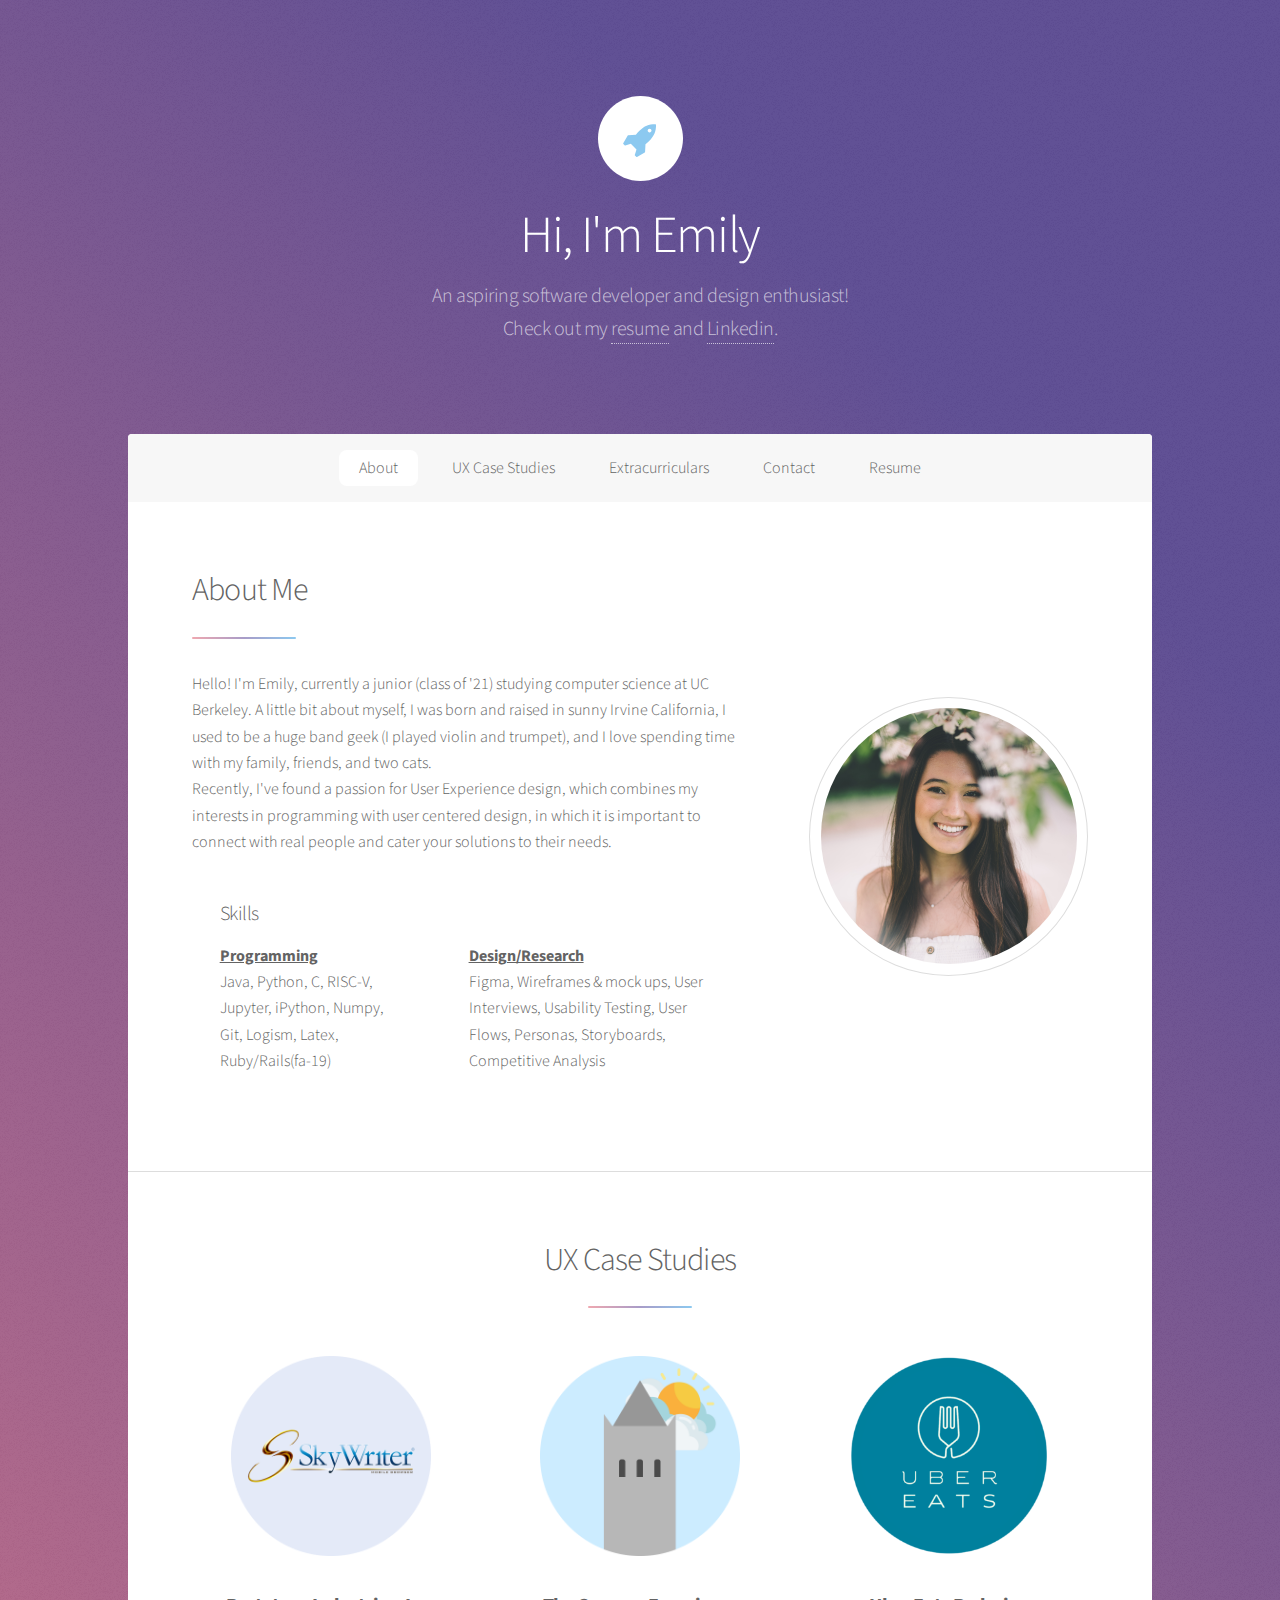
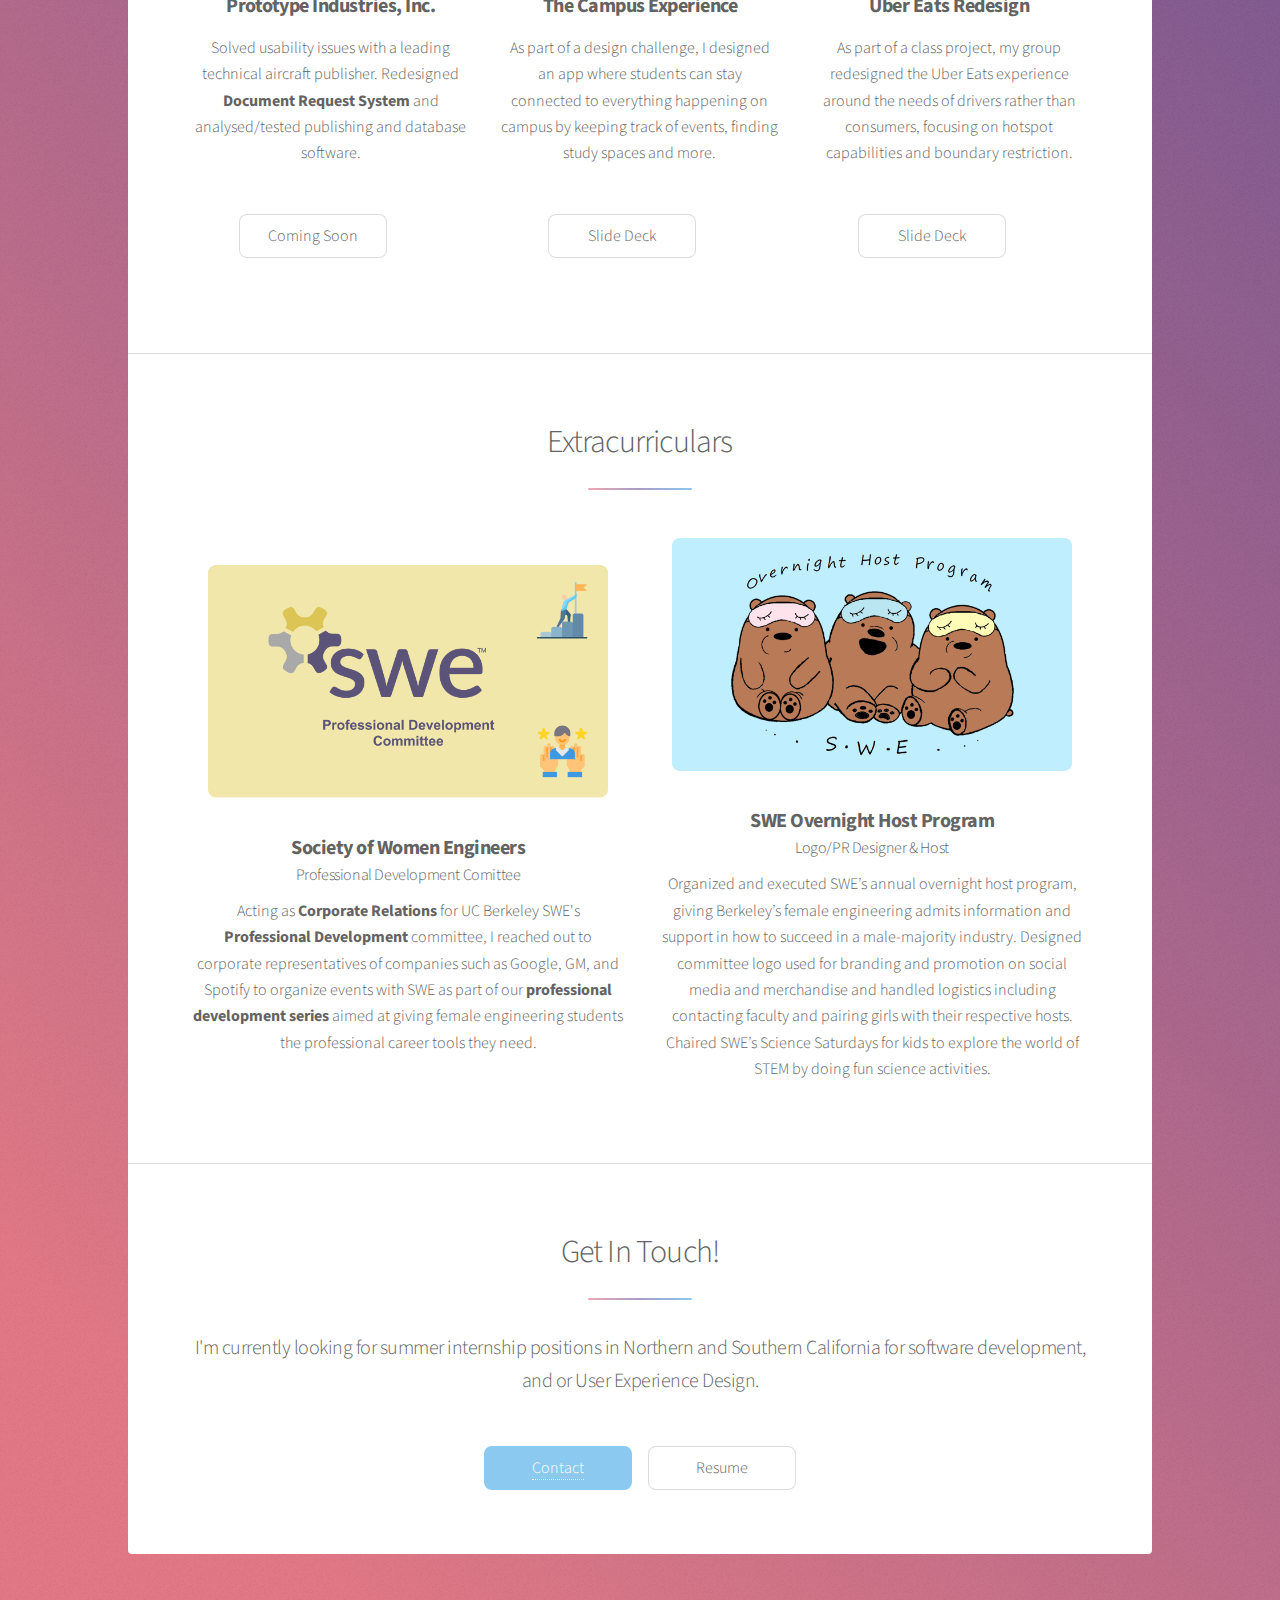
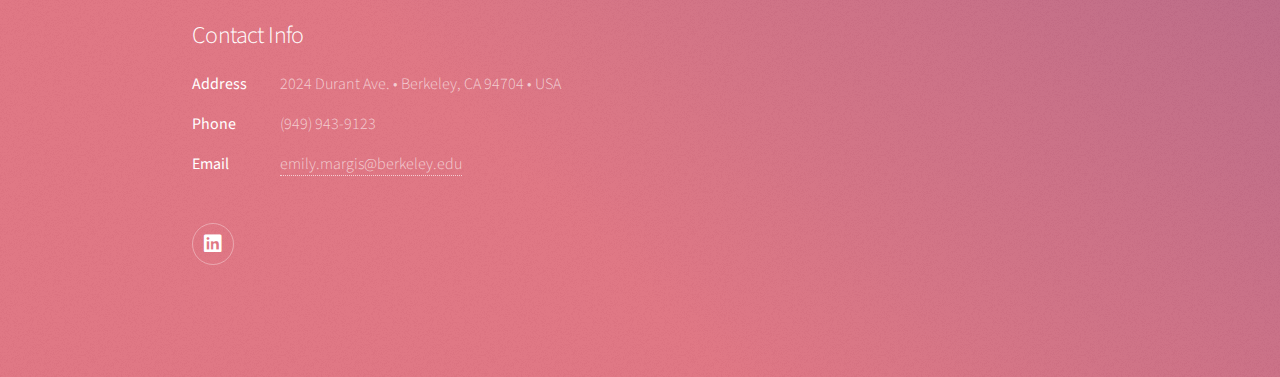
==== commit 57512659: "added linkedin" ====
--- a/index.html
+++ b/index.html
@@ -23,7 +23,7 @@
 						<h1>Hi, I'm Emily</h1>
 						<p>An aspiring software developer and design enthusiast!<br />
 						<!-- built by <a href="https://twitter.com/ajlkn">@ajlkn</a> for -->
-						 Check out my resume <a href="emily_margis_resume.pdf">here</a>.</p>
+						 Check out my <a href="emily_margis_resume.pdf">resume</a> and <a href="https://www.linkedin.com/in/emily-margis-594302195/">Linkedin</a>.</p>
 					</header>
 
 				<!-- Nav -->
@@ -244,14 +244,16 @@
 								<dt>Email</dt>
 								<dd><a href="mailto: emily.margis@berkeley.edu">emily.margis@berkeley.edu</a></dd>
 							</dl>
-							<!-- <ul class="icons">
-								<li><a href="#" class="icon brands fa-facebook-f alt"><span class="label">Facebook</span></a></li>
-								<li><a href="#" class="icon brands fa-instagram alt"><span class="label">Instagram</span></a></li>
-								<li><a href="#" class="icon brands fa-github alt"><span class="label">GitHub</span></a></li>
-								<li><a href="#" class="icon brands fa-dribbble alt"><span class="label">Dribbble</span></a></li>
-							</ul> -->
+							<ul class="icons">
+								<!-- <li><a href="#" class="icon brands fa-facebook-f alt"><span class="label">Facebook</span></a></li> -->
+								<!-- <li><a href="#" class="icon brands fa-instagram alt"><span class="label">Instagram</span></a></li> -->
+								<!-- <li><a href="#" class="icon brands fa-github alt"><span class="label">GitHub</span></a></li> -->
+								<!-- <li><a href="#" class="icon brands fa-dribbble alt"><span class="label">Dribbble</span></a></li> -->
+								<li><a href="https://www.linkedin.com/in/emily-margis-594302195/" class="icon brands fa-linkedin alt"><span class="label">Linkedin</span></a></li>
+								
+							</ul> 
 						<!-- </section>
-						<p class="copyright">&copy; Untitled. Design: <a href="https://html5up.net">HTML5 UP</a>.</p> -->
+						<p class="copyright">&copy; Untitled. Design: <a href="https://html5up.net">HTML5 UP</a>.</p>
 					</footer>
 
 			</div>
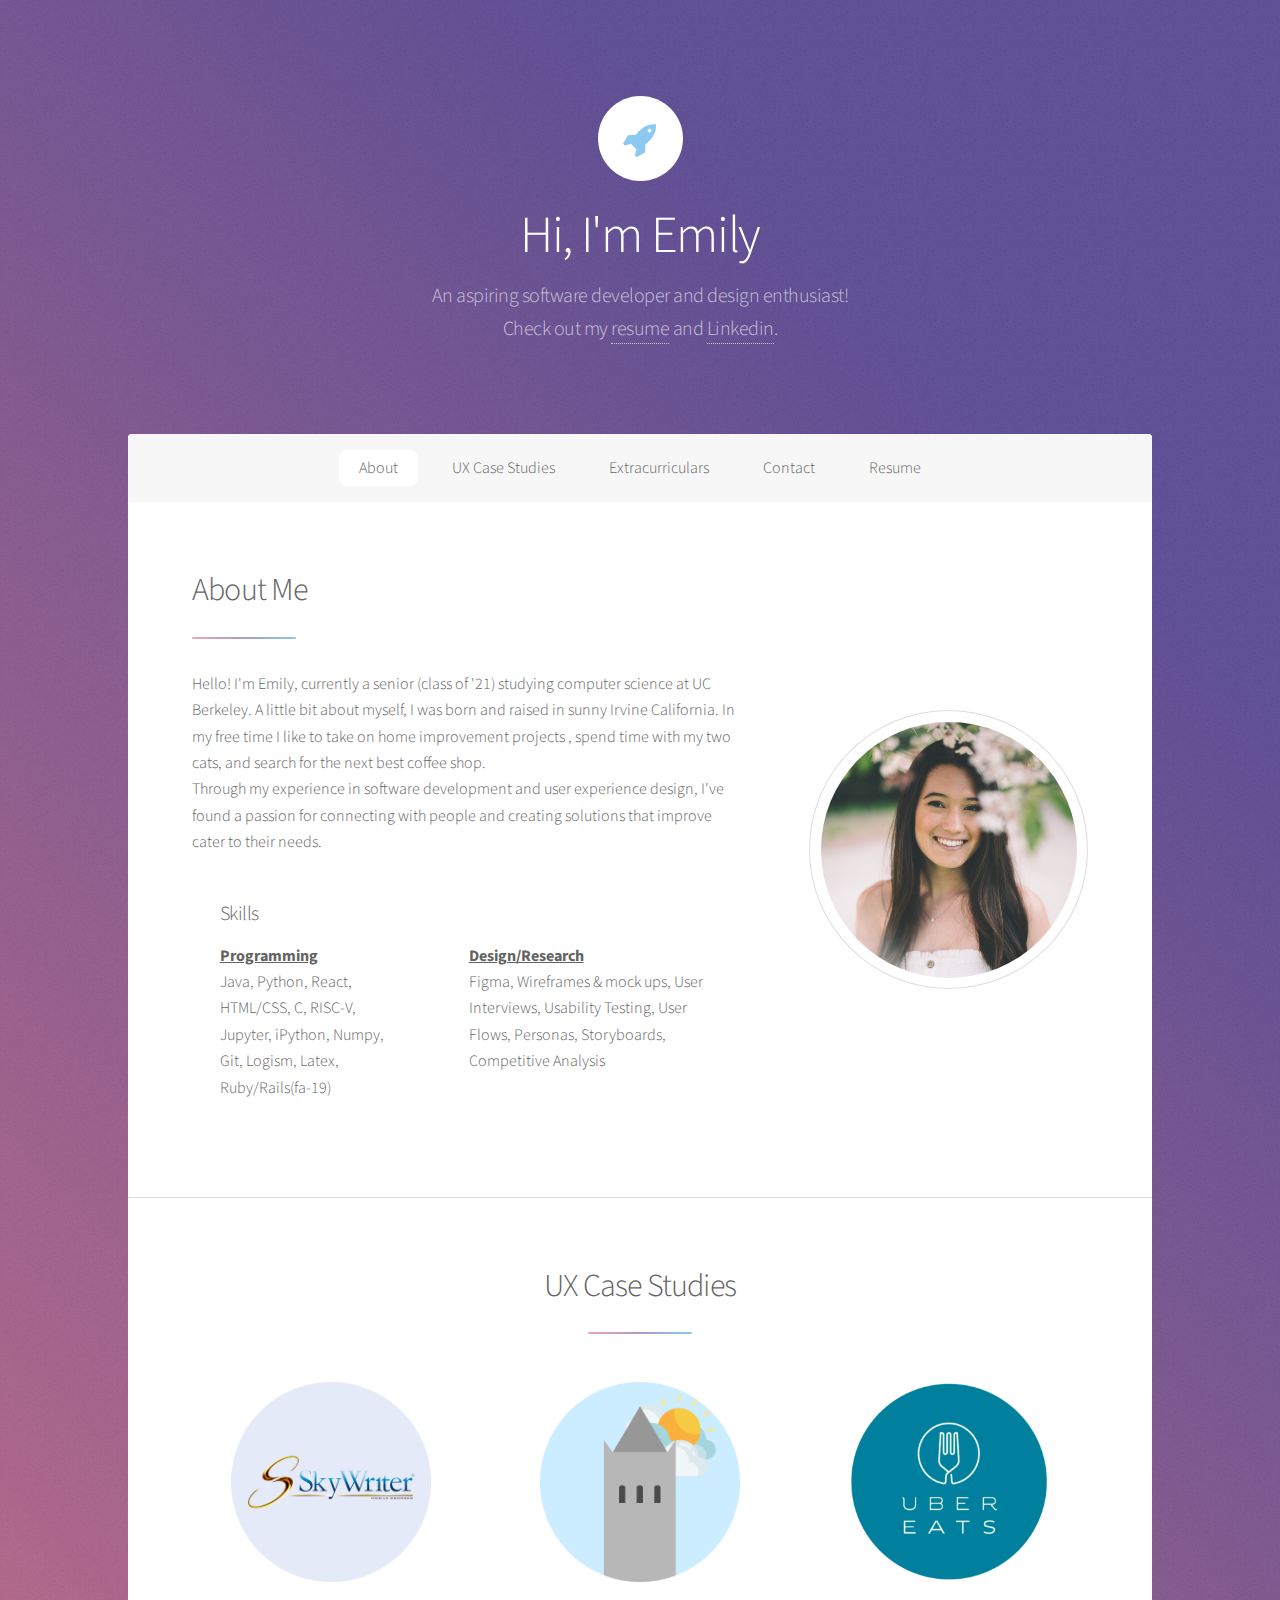
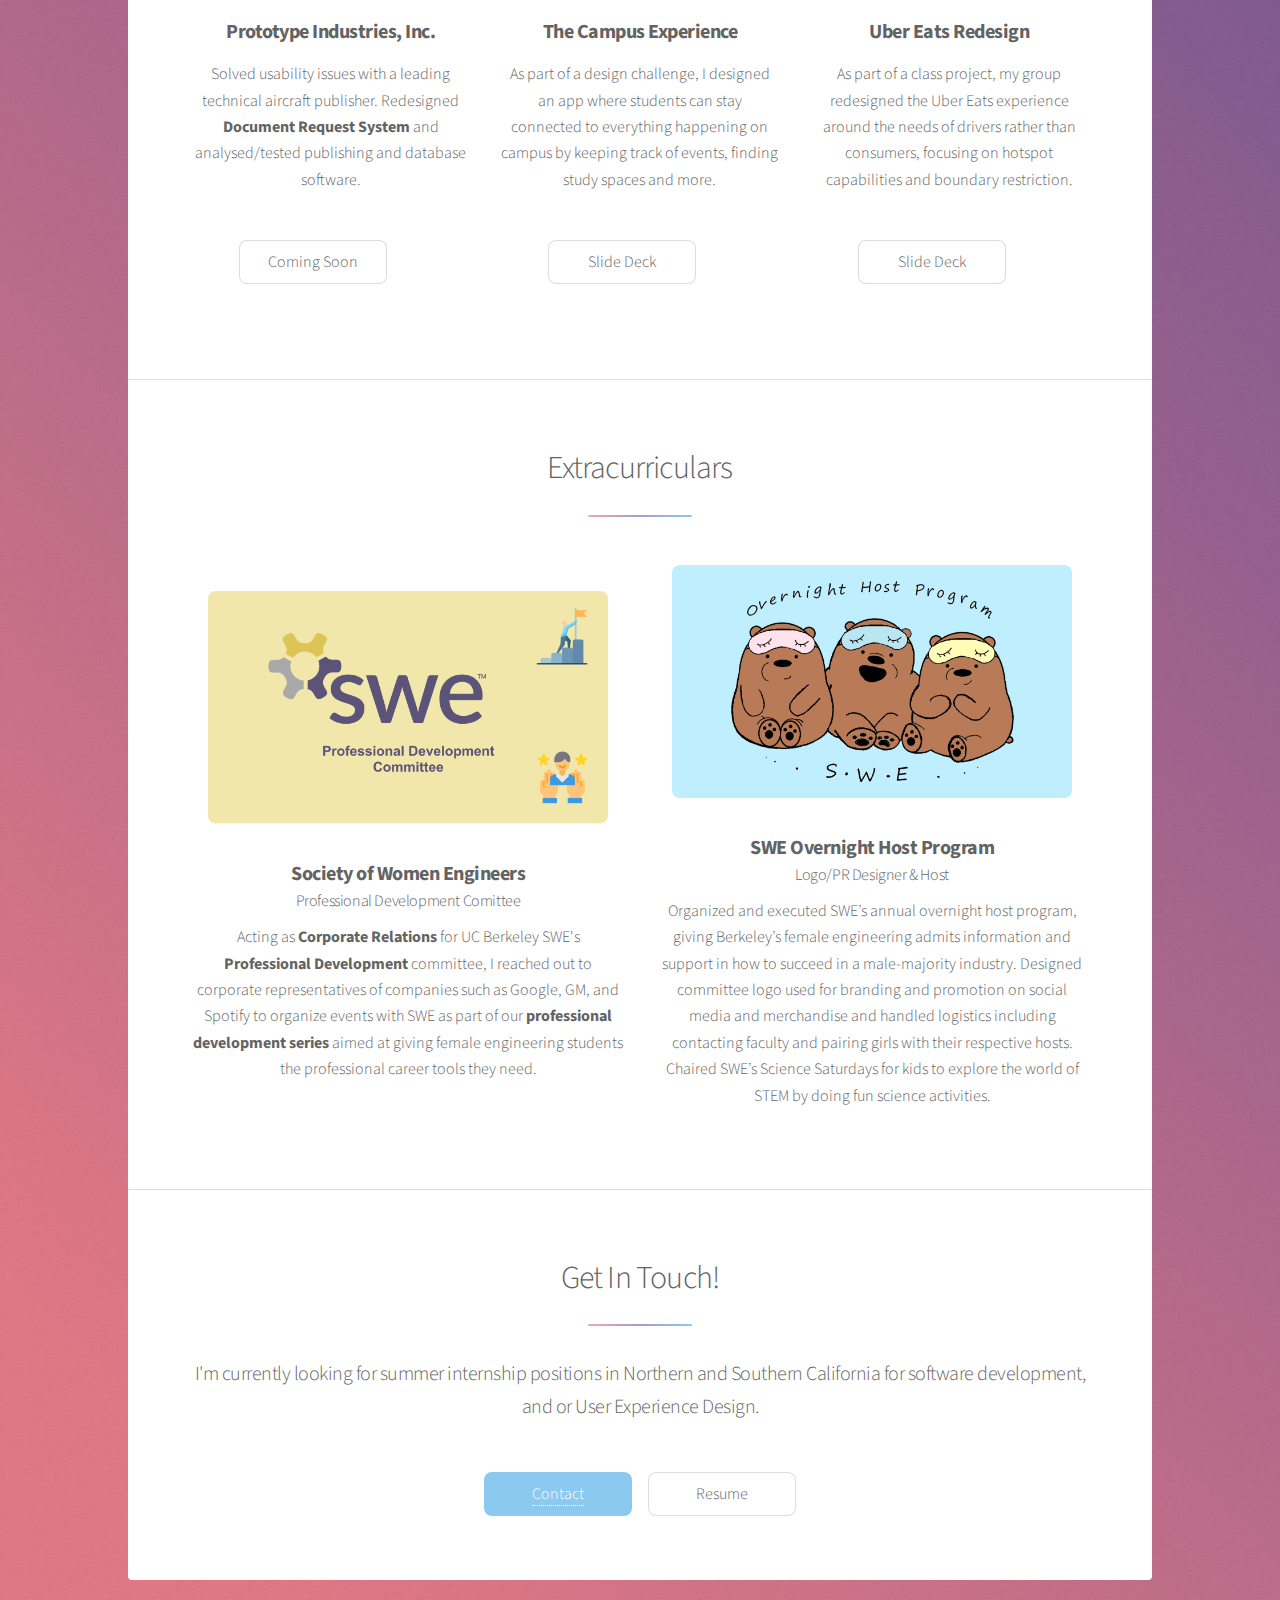
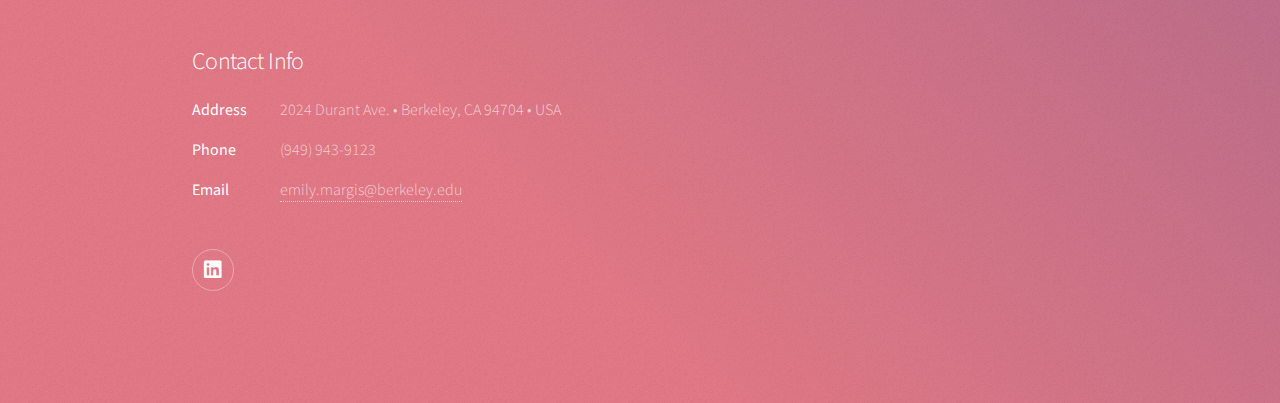
==== commit b03c6a00: "updated for fa2020" ====
--- a/index.html
+++ b/index.html
@@ -47,14 +47,18 @@
 										<header class="major">
 											<h2>About Me</h2>
 										</header>
-										<p>Hello! I'm Emily, currently a junior (class of '21) studying computer science at UC Berkeley.
-											A little bit about myself, I was born and raised in sunny Irvine California, I used to be a huge band geek (I played violin and trumpet), and I love spending 
-											time with my family, friends, and two cats. <br />Recently, I've found a passion for User Experience design, which combines my interests
+										<p>Hello! I'm Emily, currently a senior (class of '21) studying computer science at UC Berkeley.
+											A little bit about myself, I was born and raised in sunny Irvine California. In my free time I like to take on home improvement projects
+											, spend time with my two cats, and search for the next best coffee shop. 
+											<br /> 
+											Through my experience in software development and user experience design, I've found a passion for connecting with people and creating solutions 
+											that improve cater to their needs.
+											<!-- Recently, I've found a passion for User Experience design, which combines my interests
 											 in programming with user centered design, in which it is important to connect with real people
-											 and cater your solutions to their needs.
+											 and cater your solutions to their needs. -->
 										</p>
 										<h3 style=" margin-left: 5%; padding-top: 2%;">Skills</h3>
-												<p style="float:left; width: 30%; margin-left: 5%;"> <u><span style="font-weight:bold">Programming</span></u> <br /> Java, Python, C, RISC-V, Jupyter, iPython, Numpy, Git, Logism, Latex, Ruby/Rails(fa-19)</p>
+												<p style="float:left; width: 30%; margin-left: 5%;"> <u><span style="font-weight:bold">Programming</span></u> <br /> Java, Python, React, HTML/CSS, C, RISC-V, Jupyter, iPython, Numpy, Git, Logism, Latex, Ruby/Rails(fa-19)</p>
 												<p style="float:left; width: 60%; padding-left: 15%"> <u><span style="font-weight:bold">Design/Research</span></u> <br /> Figma, Wireframes & mock ups, User Interviews, Usability Testing, User Flows, Personas, Storyboards, Competitive Analysis</p>
 										<!-- <div style="background: #CCECFF; height: 220px; border-radius: 4px">
 												<h3 style=" margin-left: 5%; padding-top: 2%;">Skills</h3>
@@ -66,6 +70,67 @@
 								</div>
 							</section>
 
+						<!-- First Section -->
+						<!-- <section id="first" class="main special">
+							<header class="major">
+								<h2>Skills</h2>
+							</header>
+							<h3>Front End</h3>
+							<ul class="features">
+								<li style="align-content: center">
+									<span class="icon solid major style1 fa-code"></span>
+									<span class="spotlight" style="display: inline-block;
+									padding: 0px;
+									line-height: 100%;
+									-moz-border-radius: 50%;
+									border-radius: 50%; border: 20 px solid red"><img src="images/html.png" alt="" style="width:200px;height:200px;"/></span>
+									
+								</li>
+								<li>
+										<span class="spotlight" style="display: inline-block;
+										padding: 0px;
+										line-height: 100%;
+										-moz-border-radius: 50%;
+										border-radius: 50%; border: 20 px solid red"><img src="images/css.png" alt="" style="width:200px;height:200px;"/></span>
+								</li>
+								<li>
+										<span class="spotlight" style="display: inline-block;
+										padding: 0px;
+										line-height: 100%;
+										-moz-border-radius: 50%;
+										border-radius: 50%; border: 20 px solid red"><img src="images/javascript.png" alt="" style="width:200px;height:200px;"/></span>
+								</li>
+								
+							</ul>
+							<ul class="features">
+								
+									<li style="align-content: center">
+										<span class="icon solid major style1 fa-code"></span>
+										<span class="spotlight" style="display: inline-block;
+										padding: 0px;
+										line-height: 100%;
+										-moz-border-radius: 50%;
+										border-radius: 50%; border: 20 px solid red"><img src="images/java.png" alt="" style="width:200px;height:200px;"/></span>
+										
+									</li>
+									<li>
+											<span class="spotlight" style="display: inline-block;
+											padding: 0px;
+											line-height: 100%;
+											-moz-border-radius: 50%;
+											border-radius: 50%; border: 20 px solid red"><img src="images/python.jpg" alt="" style="width:200px;height:200px;"/></span>
+									</li>
+									<li>
+											<span class="spotlight" style="display: inline-block;
+											padding: 0px;
+											line-height: 100%;
+											-moz-border-radius: 50%;
+											border-radius: 50%; border: 20 px solid red"><img src="images/c.png" alt="" style="width:200px;height:200px;"/></span>
+									</li>
+									
+								</ul>
+							
+						</section> -->
 						<!-- First Section -->
 							<section id="first" class="main special">
 								<header class="major">
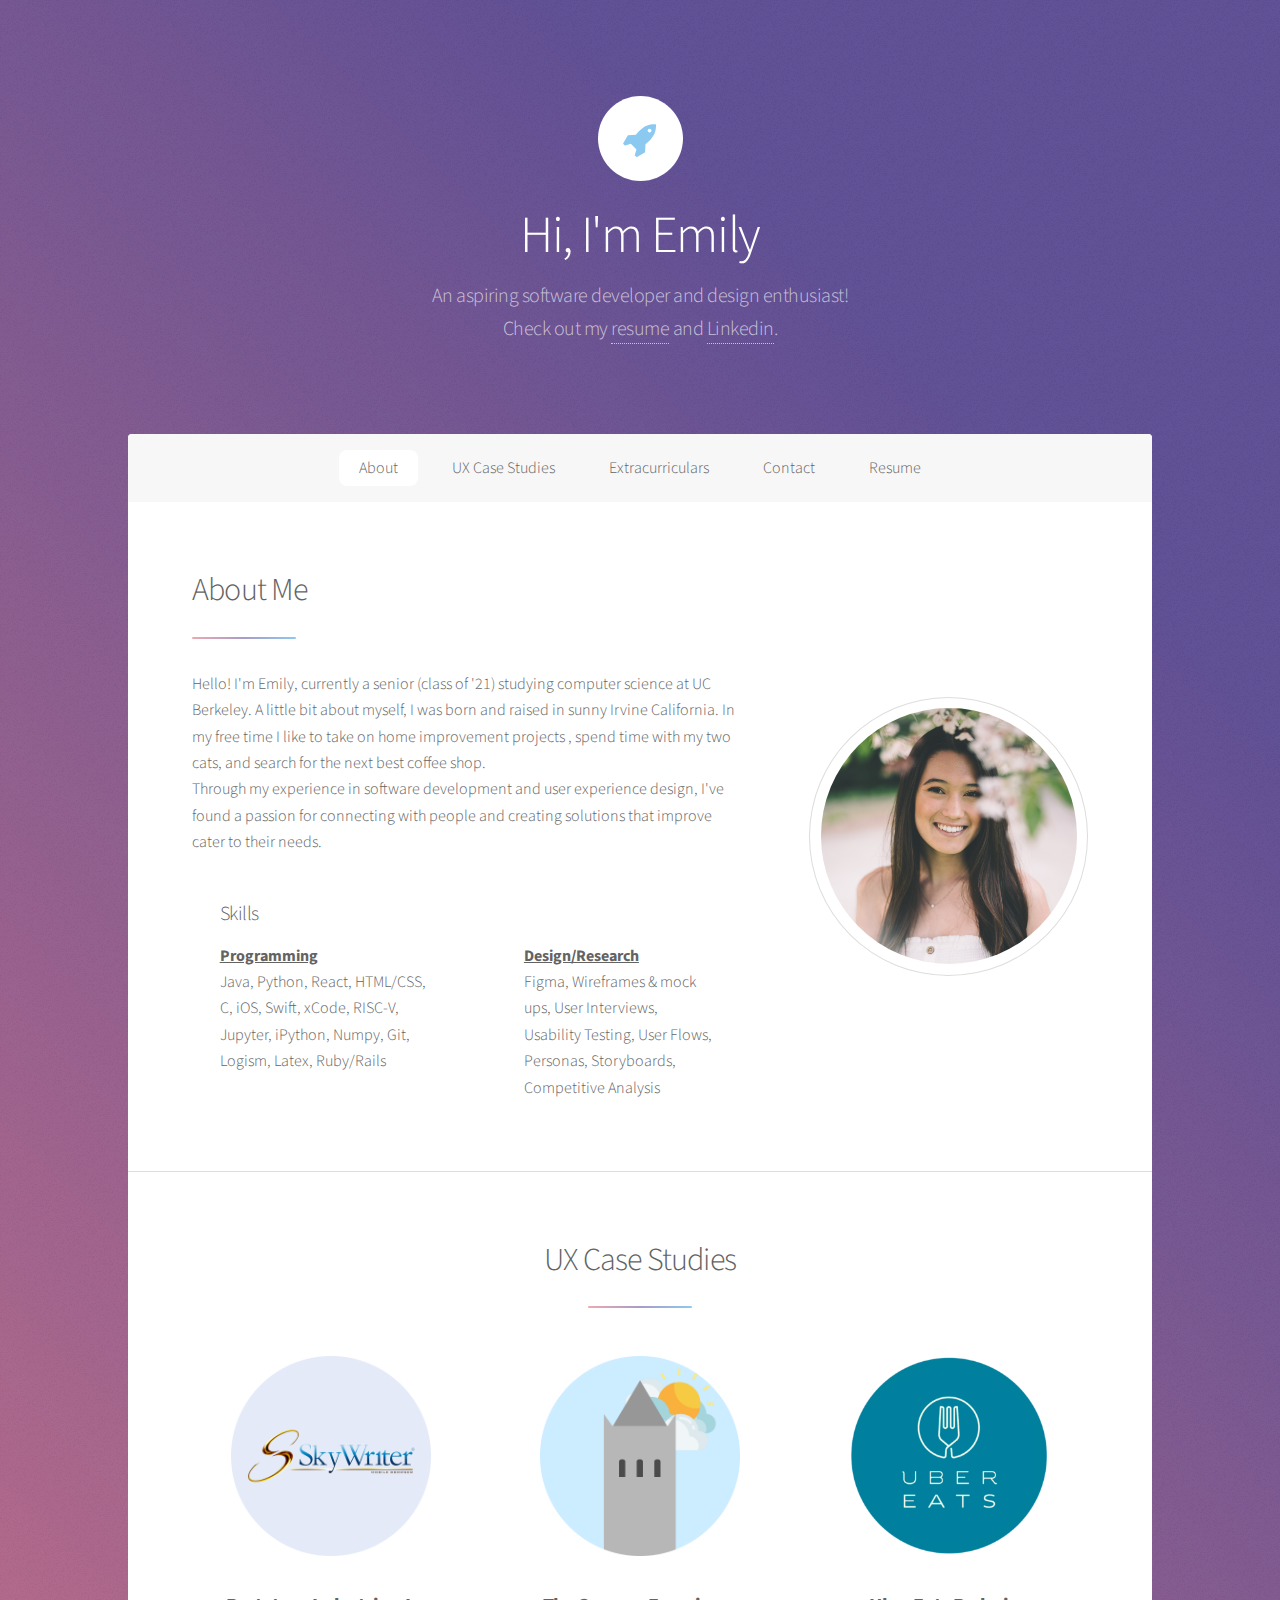
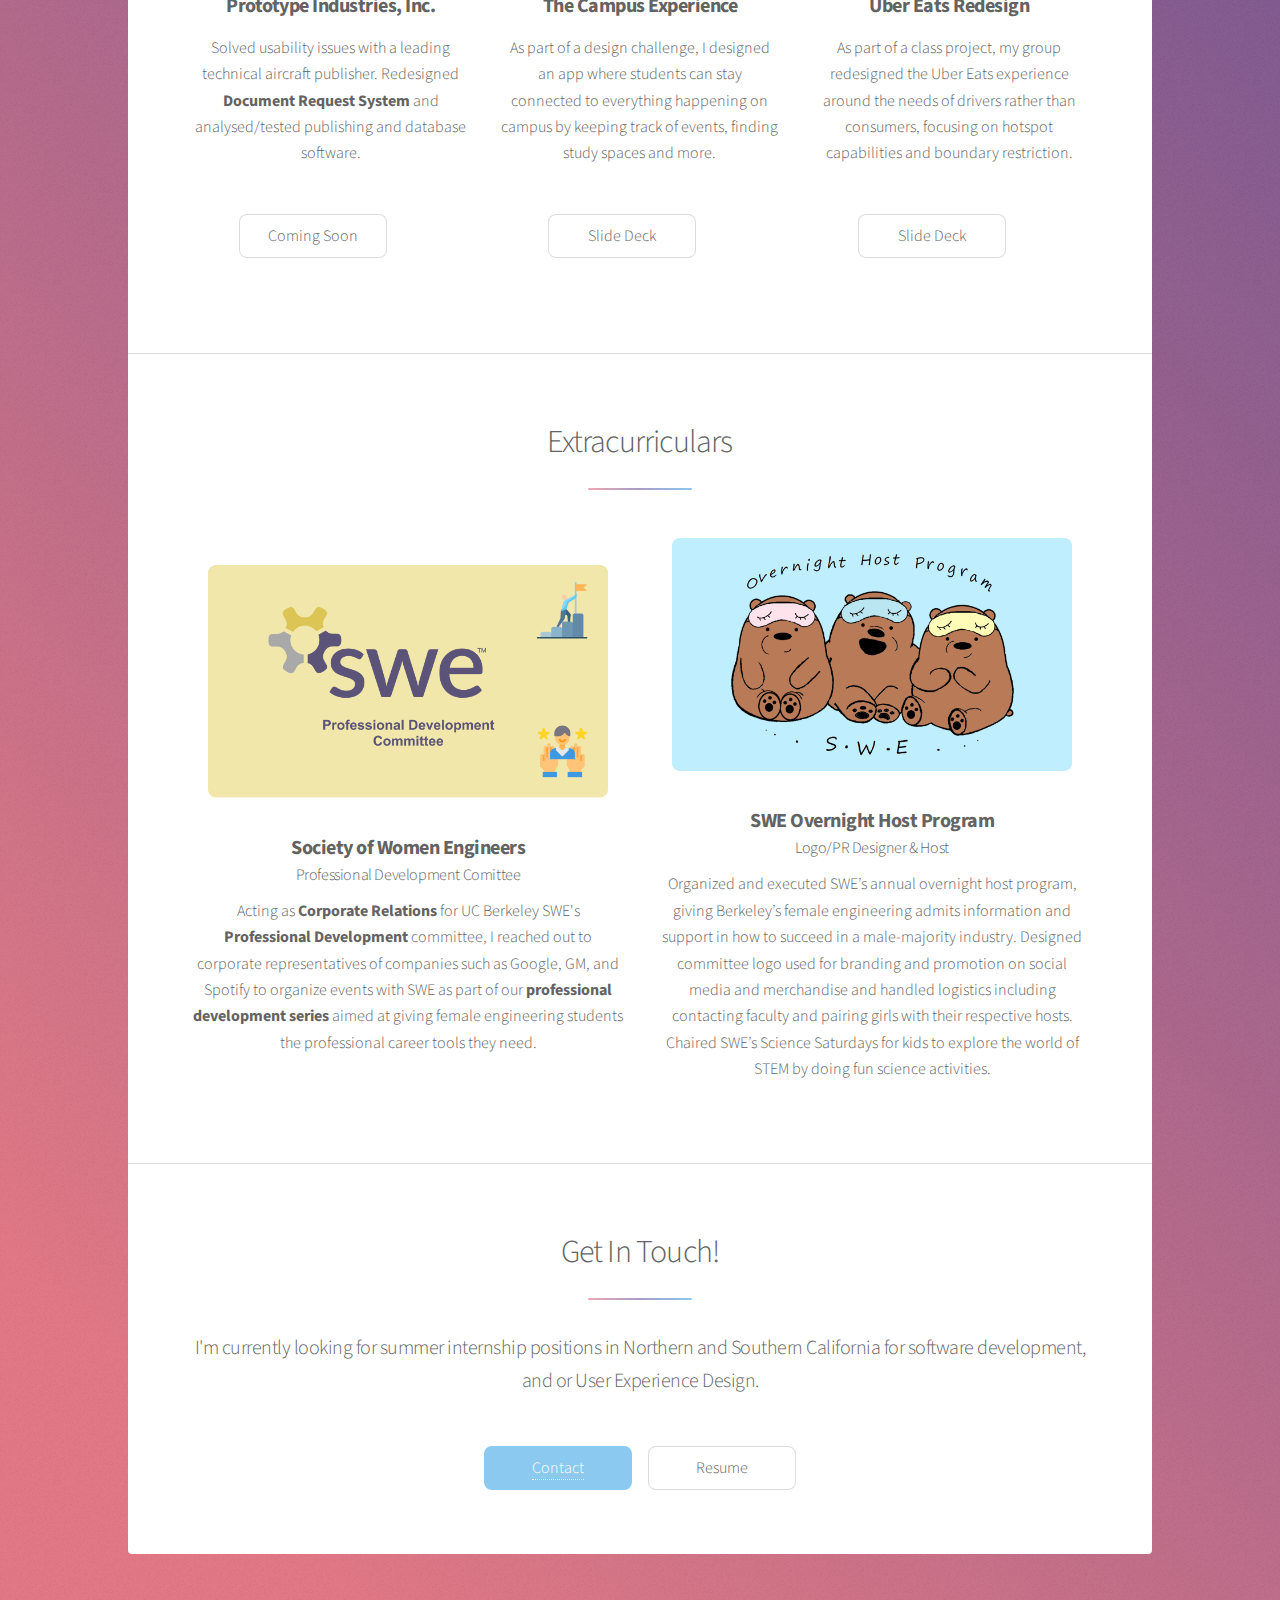
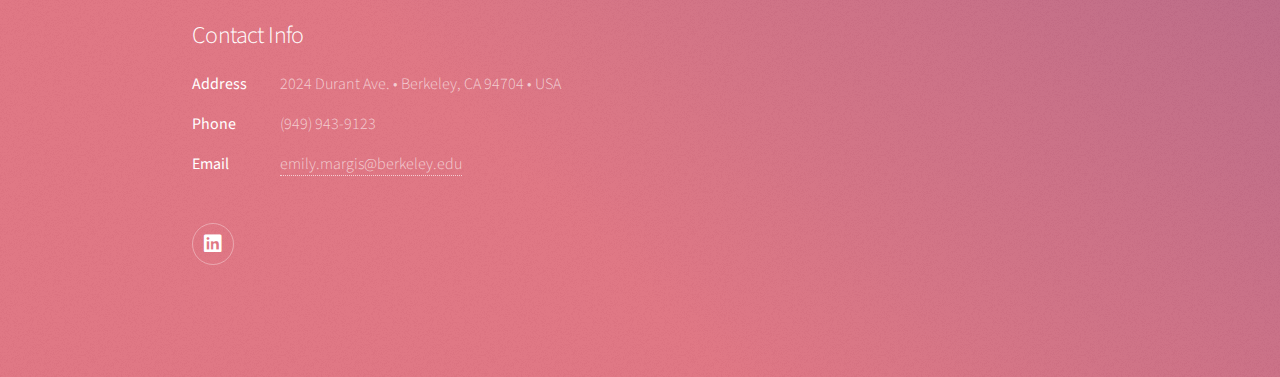
==== commit 5deecf66: "updated resume and skills" ====
--- a/index.html
+++ b/index.html
@@ -58,8 +58,8 @@
 											 and cater your solutions to their needs. -->
 										</p>
 										<h3 style=" margin-left: 5%; padding-top: 2%;">Skills</h3>
-												<p style="float:left; width: 30%; margin-left: 5%;"> <u><span style="font-weight:bold">Programming</span></u> <br /> Java, Python, React, HTML/CSS, C, RISC-V, Jupyter, iPython, Numpy, Git, Logism, Latex, Ruby/Rails(fa-19)</p>
-												<p style="float:left; width: 60%; padding-left: 15%"> <u><span style="font-weight:bold">Design/Research</span></u> <br /> Figma, Wireframes & mock ups, User Interviews, Usability Testing, User Flows, Personas, Storyboards, Competitive Analysis</p>
+												<p style="float:left; width: 40%; margin-left: 5%;"> <u><span style="font-weight:bold">Programming</span></u> <br /> Java, Python, React, HTML/CSS, C, iOS, Swift, xCode, RISC-V, Jupyter, iPython, Numpy, Git, Logism, Latex, Ruby/Rails</p>
+												<p style="float:left; width: 50%; padding-left: 15%"> <u><span style="font-weight:bold">Design/Research</span></u> <br /> Figma, Wireframes & mock ups, User Interviews, Usability Testing, User Flows, Personas, Storyboards, Competitive Analysis</p>
 										<!-- <div style="background: #CCECFF; height: 220px; border-radius: 4px">
 												<h3 style=" margin-left: 5%; padding-top: 2%;">Skills</h3>
 												<p style="float:left; width: 30%; margin-left: 5%;"> <u><span style="font-weight:bold">Programming</span></u> <br /> Java, Python, C, RISC-V, Jupyter, iPython, Numpy, Git, Logism, Latex, Ruby/Rails(fa-19)</p>
